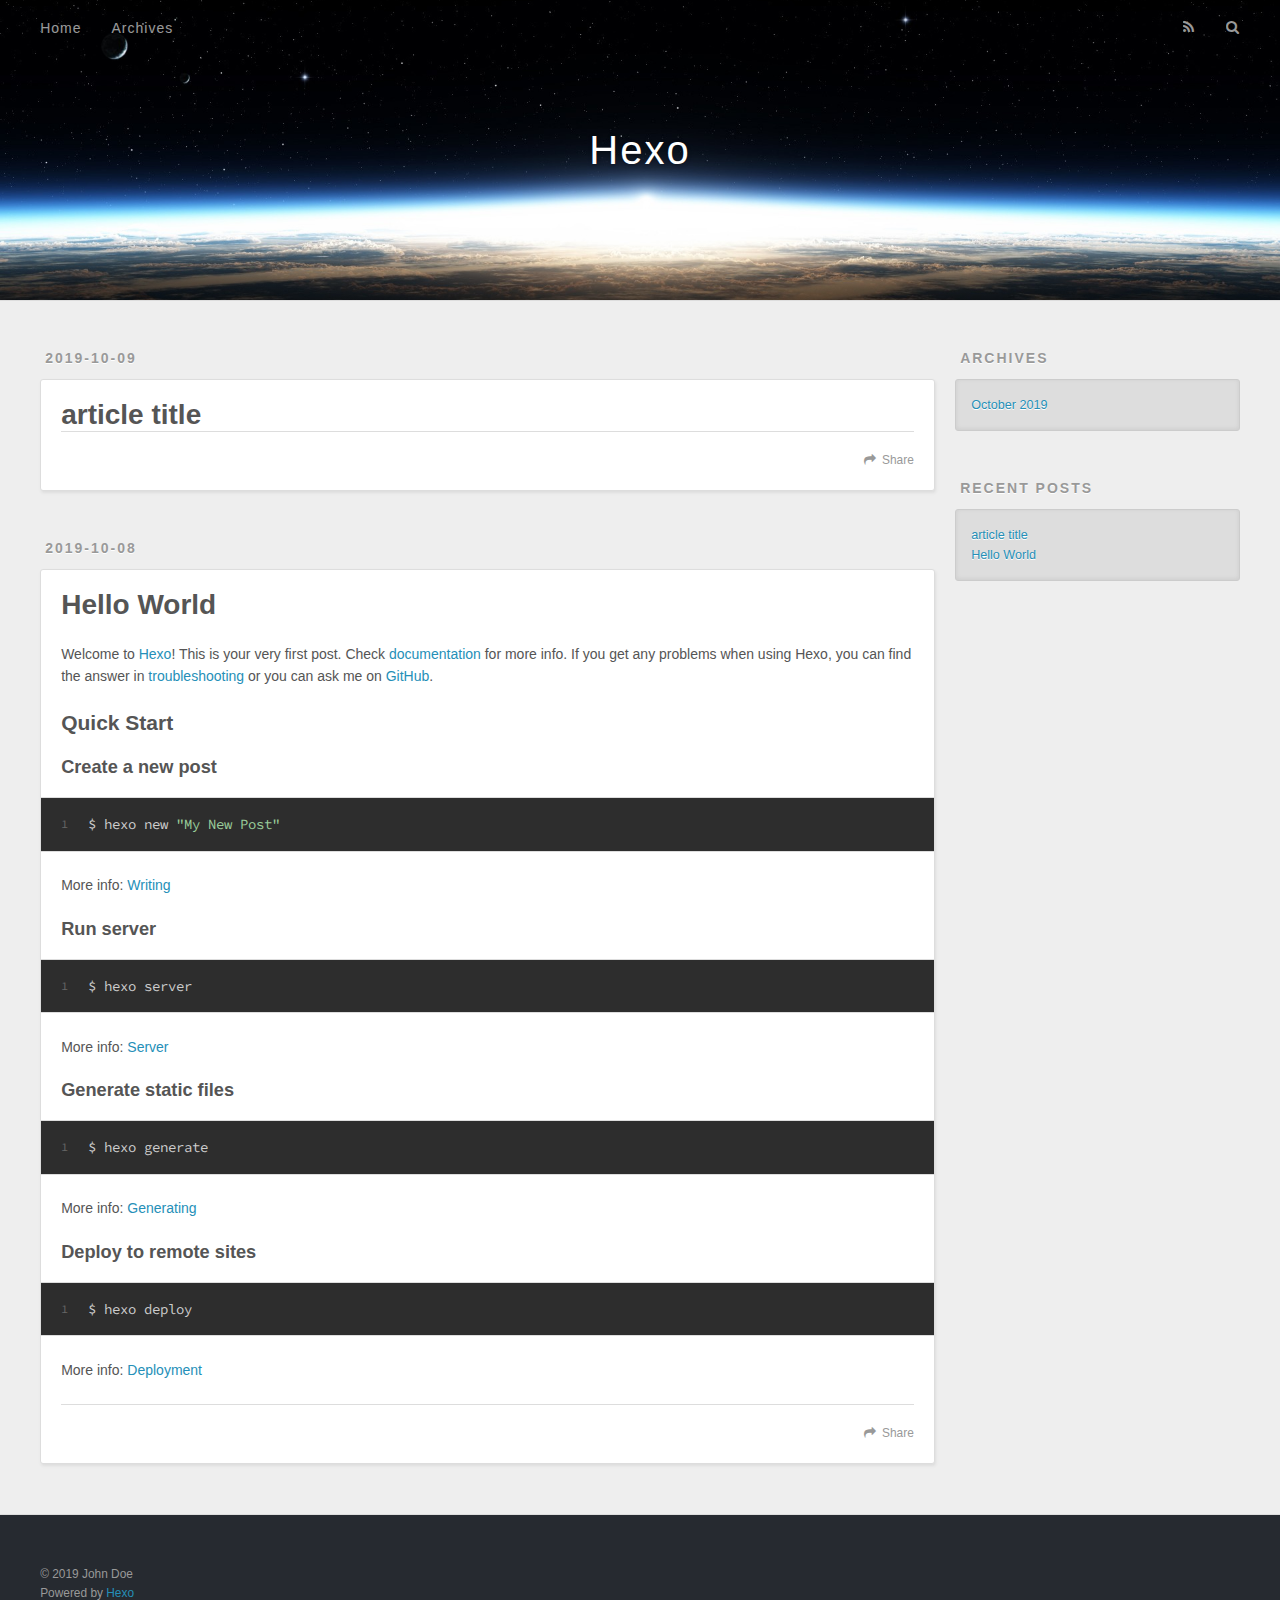
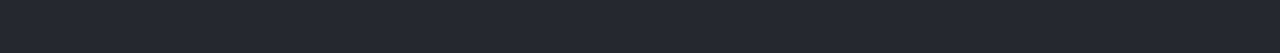
==== index.html @ 3cd1c4af "Site updated: 2019-10-09 12:43:32" ====
<!DOCTYPE html>
<html>
<head><meta name="generator" content="Hexo 3.9.0">
  <meta charset="utf-8">
  

  
  <title>Hexo</title>
  <meta name="viewport" content="width=device-width, initial-scale=1, maximum-scale=1">
  <meta property="og:type" content="website">
<meta property="og:title" content="Hexo">
<meta property="og:url" content="http://yoursite.com/index.html">
<meta property="og:site_name" content="Hexo">
<meta property="og:locale" content="en">
<meta name="twitter:card" content="summary">
<meta name="twitter:title" content="Hexo">
  
    <link rel="alternate" href="/atom.xml" title="Hexo" type="application/atom+xml">
  
  
    <link rel="icon" href="/favicon.png">
  
  
    <link href="//fonts.googleapis.com/css?family=Source+Code+Pro" rel="stylesheet" type="text/css">
  
  <link rel="stylesheet" href="/css/style.css">
</head>
</html>
<body>
  <div id="container">
    <div id="wrap">
      <header id="header">
  <div id="banner"></div>
  <div id="header-outer" class="outer">
    <div id="header-title" class="inner">
      <h1 id="logo-wrap">
        <a href="/" id="logo">Hexo</a>
      </h1>
      
    </div>
    <div id="header-inner" class="inner">
      <nav id="main-nav">
        <a id="main-nav-toggle" class="nav-icon"></a>
        
          <a class="main-nav-link" href="/">Home</a>
        
          <a class="main-nav-link" href="/archives">Archives</a>
        
      </nav>
      <nav id="sub-nav">
        
          <a id="nav-rss-link" class="nav-icon" href="/atom.xml" title="RSS Feed"></a>
        
        <a id="nav-search-btn" class="nav-icon" title="Search"></a>
      </nav>
      <div id="search-form-wrap">
        <form action="//google.com/search" method="get" accept-charset="UTF-8" class="search-form"><input type="search" name="q" class="search-form-input" placeholder="Search"><button type="submit" class="search-form-submit">&#xF002;</button><input type="hidden" name="sitesearch" value="http://yoursite.com"></form>
      </div>
    </div>
  </div>
</header>
      <div class="outer">
        <section id="main">
  
    <article id="post-article-title" class="article article-type-post" itemscope itemprop="blogPost">
  <div class="article-meta">
    <a href="/2019/10/09/article-title/" class="article-date">
  <time datetime="2019-10-09T04:42:35.000Z" itemprop="datePublished">2019-10-09</time>
</a>
    
  </div>
  <div class="article-inner">
    
    
      <header class="article-header">
        
  
    <h1 itemprop="name">
      <a class="article-title" href="/2019/10/09/article-title/">article title</a>
    </h1>
  

      </header>
    
    <div class="article-entry" itemprop="articleBody">
      
        
      
    </div>
    <footer class="article-footer">
      <a data-url="http://yoursite.com/2019/10/09/article-title/" data-id="ck1iseqyl0000gwu08hvv9q8k" class="article-share-link">Share</a>
      
      
    </footer>
  </div>
  
</article>


  
    <article id="post-hello-world" class="article article-type-post" itemscope itemprop="blogPost">
  <div class="article-meta">
    <a href="/2019/10/08/hello-world/" class="article-date">
  <time datetime="2019-10-08T08:21:45.026Z" itemprop="datePublished">2019-10-08</time>
</a>
    
  </div>
  <div class="article-inner">
    
    
      <header class="article-header">
        
  
    <h1 itemprop="name">
      <a class="article-title" href="/2019/10/08/hello-world/">Hello World</a>
    </h1>
  

      </header>
    
    <div class="article-entry" itemprop="articleBody">
      
        <p>Welcome to <a href="https://hexo.io/" target="_blank" rel="noopener">Hexo</a>! This is your very first post. Check <a href="https://hexo.io/docs/" target="_blank" rel="noopener">documentation</a> for more info. If you get any problems when using Hexo, you can find the answer in <a href="https://hexo.io/docs/troubleshooting.html" target="_blank" rel="noopener">troubleshooting</a> or you can ask me on <a href="https://github.com/hexojs/hexo/issues" target="_blank" rel="noopener">GitHub</a>.</p>
<h2 id="Quick-Start"><a href="#Quick-Start" class="headerlink" title="Quick Start"></a>Quick Start</h2><h3 id="Create-a-new-post"><a href="#Create-a-new-post" class="headerlink" title="Create a new post"></a>Create a new post</h3><figure class="highlight bash"><table><tr><td class="gutter"><pre><span class="line">1</span><br></pre></td><td class="code"><pre><span class="line">$ hexo new <span class="string">"My New Post"</span></span><br></pre></td></tr></table></figure>

<p>More info: <a href="https://hexo.io/docs/writing.html" target="_blank" rel="noopener">Writing</a></p>
<h3 id="Run-server"><a href="#Run-server" class="headerlink" title="Run server"></a>Run server</h3><figure class="highlight bash"><table><tr><td class="gutter"><pre><span class="line">1</span><br></pre></td><td class="code"><pre><span class="line">$ hexo server</span><br></pre></td></tr></table></figure>

<p>More info: <a href="https://hexo.io/docs/server.html" target="_blank" rel="noopener">Server</a></p>
<h3 id="Generate-static-files"><a href="#Generate-static-files" class="headerlink" title="Generate static files"></a>Generate static files</h3><figure class="highlight bash"><table><tr><td class="gutter"><pre><span class="line">1</span><br></pre></td><td class="code"><pre><span class="line">$ hexo generate</span><br></pre></td></tr></table></figure>

<p>More info: <a href="https://hexo.io/docs/generating.html" target="_blank" rel="noopener">Generating</a></p>
<h3 id="Deploy-to-remote-sites"><a href="#Deploy-to-remote-sites" class="headerlink" title="Deploy to remote sites"></a>Deploy to remote sites</h3><figure class="highlight bash"><table><tr><td class="gutter"><pre><span class="line">1</span><br></pre></td><td class="code"><pre><span class="line">$ hexo deploy</span><br></pre></td></tr></table></figure>

<p>More info: <a href="https://hexo.io/docs/deployment.html" target="_blank" rel="noopener">Deployment</a></p>

      
    </div>
    <footer class="article-footer">
      <a data-url="http://yoursite.com/2019/10/08/hello-world/" data-id="ck1iseqyy0001gwu0qmuq8buq" class="article-share-link">Share</a>
      
      
    </footer>
  </div>
  
</article>


  


</section>
        
          <aside id="sidebar">
  
    

  
    

  
    
  
    
  <div class="widget-wrap">
    <h3 class="widget-title">Archives</h3>
    <div class="widget">
      <ul class="archive-list"><li class="archive-list-item"><a class="archive-list-link" href="/archives/2019/10/">October 2019</a></li></ul>
    </div>
  </div>


  
    
  <div class="widget-wrap">
    <h3 class="widget-title">Recent Posts</h3>
    <div class="widget">
      <ul>
        
          <li>
            <a href="/2019/10/09/article-title/">article title</a>
          </li>
        
          <li>
            <a href="/2019/10/08/hello-world/">Hello World</a>
          </li>
        
      </ul>
    </div>
  </div>

  
</aside>
        
      </div>
      <footer id="footer">
  
  <div class="outer">
    <div id="footer-info" class="inner">
      &copy; 2019 John Doe<br>
      Powered by <a href="http://hexo.io/" target="_blank">Hexo</a>
    </div>
  </div>
</footer>
    </div>
    <nav id="mobile-nav">
  
    <a href="/" class="mobile-nav-link">Home</a>
  
    <a href="/archives" class="mobile-nav-link">Archives</a>
  
</nav>
    

<script src="//ajax.googleapis.com/ajax/libs/jquery/2.0.3/jquery.min.js"></script>


  <link rel="stylesheet" href="/fancybox/jquery.fancybox.css">
  <script src="/fancybox/jquery.fancybox.pack.js"></script>


<script src="/js/script.js"></script>



  </div>
</body>
</html>
---- css/style.css ----
body {
  width: 100%;
}
body:before,
body:after {
  content: "";
  display: table;
}
body:after {
  clear: both;
}
html,
body,
div,
span,
applet,
object,
iframe,
h1,
h2,
h3,
h4,
h5,
h6,
p,
blockquote,
pre,
a,
abbr,
acronym,
address,
big,
cite,
code,
del,
dfn,
em,
img,
ins,
kbd,
q,
s,
samp,
small,
strike,
strong,
sub,
sup,
tt,
var,
dl,
dt,
dd,
ol,
ul,
li,
fieldset,
form,
label,
legend,
table,
caption,
tbody,
tfoot,
thead,
tr,
th,
td {
  margin: 0;
  padding: 0;
  border: 0;
  outline: 0;
  font-weight: inherit;
  font-style: inherit;
  font-family: inherit;
  font-size: 100%;
  vertical-align: baseline;
}
body {
  line-height: 1;
  color: #000;
  background: #fff;
}
ol,
ul {
  list-style: none;
}
table {
  border-collapse: separate;
  border-spacing: 0;
  vertical-align: middle;
}
caption,
th,
td {
  text-align: left;
  font-weight: normal;
  vertical-align: middle;
}
a img {
  border: none;
}
input,
button {
  margin: 0;
  padding: 0;
}
input::-moz-focus-inner,
button::-moz-focus-inner {
  border: 0;
  padding: 0;
}
@font-face {
  font-family: FontAwesome;
  font-style: normal;
  font-weight: normal;
  src: url("fonts/fontawesome-webfont.eot?v=#4.0.3");
  src: url("fonts/fontawesome-webfont.eot?#iefix&v=#4.0.3") format("embedded-opentype"), url("fonts/fontawesome-webfont.woff?v=#4.0.3") format("woff"), url("fonts/fontawesome-webfont.ttf?v=#4.0.3") format("truetype"), url("fonts/fontawesome-webfont.svg#fontawesomeregular?v=#4.0.3") format("svg");
}
html,
body,
#container {
  height: 100%;
}
body {
  background: #eee;
  font: 14px -apple-system, BlinkMacSystemFont, "Segoe UI", "Roboto", "Oxygen", "Ubuntu", "Cantarell", "Fira Sans", "Droid Sans", "Helvetica Neue", sans-serif;
  -webkit-text-size-adjust: 100%;
}
.outer {
  max-width: 1220px;
  margin: 0 auto;
  padding: 0 20px;
}
.outer:before,
.outer:after {
  content: "";
  display: table;
}
.outer:after {
  clear: both;
}
.inner {
  display: inline;
  float: left;
  width: 98.33333333333333%;
  margin: 0 0.833333333333333%;
}
.left,
.alignleft {
  float: left;
}
.right,
.alignright {
  float: right;
}
.clear {
  clear: both;
}
#container {
  position: relative;
}
.mobile-nav-on {
  overflow: hidden;
}
#wrap {
  height: 100%;
  width: 100%;
  position: absolute;
  top: 0;
  left: 0;
  -webkit-transition: 0.2s ease-out;
  -moz-transition: 0.2s ease-out;
  -ms-transition: 0.2s ease-out;
  transition: 0.2s ease-out;
  z-index: 1;
  background: #eee;
}
.mobile-nav-on #wrap {
  left: 280px;
}
@media screen and (min-width: 768px) {
  #main {
    display: inline;
    float: left;
    width: 73.33333333333333%;
    margin: 0 0.833333333333333%;
  }
}
.article-date,
.article-category-link,
.archive-year,
.widget-title {
  text-decoration: none;
  text-transform: uppercase;
  letter-spacing: 2px;
  color: #999;
  margin-bottom: 1em;
  margin-left: 5px;
  line-height: 1em;
  text-shadow: 0 1px #fff;
  font-weight: bold;
}
.article-inner,
.archive-article-inner {
  background: #fff;
  -webkit-box-shadow: 1px 2px 3px #ddd;
  box-shadow: 1px 2px 3px #ddd;
  border: 1px solid #ddd;
  border-radius: 3px;
}
.article-entry h1,
.widget h1 {
  font-size: 2em;
}
.article-entry h2,
.widget h2 {
  font-size: 1.5em;
}
.article-entry h3,
.widget h3 {
  font-size: 1.3em;
}
.article-entry h4,
.widget h4 {
  font-size: 1.2em;
}
.article-entry h5,
.widget h5 {
  font-size: 1em;
}
.article-entry h6,
.widget h6 {
  font-size: 1em;
  color: #999;
}
.article-entry hr,
.widget hr {
  border: 1px dashed #ddd;
}
.article-entry strong,
.widget strong {
  font-weight: bold;
}
.article-entry em,
.widget em,
.article-entry cite,
.widget cite {
  font-style: italic;
}
.article-entry sup,
.widget sup,
.article-entry sub,
.widget sub {
  font-size: 0.75em;
  line-height: 0;
  position: relative;
  vertical-align: baseline;
}
.article-entry sup,
.widget sup {
  top: -0.5em;
}
.article-entry sub,
.widget sub {
  bottom: -0.2em;
}
.article-entry small,
.widget small {
  font-size: 0.85em;
}
.article-entry acronym,
.widget acronym,
.article-entry abbr,
.widget abbr {
  border-bottom: 1px dotted;
}
.article-entry ul,
.widget ul,
.article-entry ol,
.widget ol,
.article-entry dl,
.widget dl {
  margin: 0 20px;
  line-height: 1.6em;
}
.article-entry ul ul,
.widget ul ul,
.article-entry ol ul,
.widget ol ul,
.article-entry ul ol,
.widget ul ol,
.article-entry ol ol,
.widget ol ol {
  margin-top: 0;
  margin-bottom: 0;
}
.article-entry ul,
.widget ul {
  list-style: disc;
}
.article-entry ol,
.widget ol {
  list-style: decimal;
}
.article-entry dt,
.widget dt {
  font-weight: bold;
}
#header {
  height: 300px;
  position: relative;
  border-bottom: 1px solid #ddd;
}
#header:before,
#header:after {
  content: "";
  position: absolute;
  left: 0;
  right: 0;
  height: 40px;
}
#header:before {
  top: 0;
  background: -webkit-linear-gradient(rgba(0,0,0,0.2), transparent);
  background: -moz-linear-gradient(rgba(0,0,0,0.2), transparent);
  background: -ms-linear-gradient(rgba(0,0,0,0.2), transparent);
  background: linear-gradient(rgba(0,0,0,0.2), transparent);
}
#header:after {
  bottom: 0;
  background: -webkit-linear-gradient(transparent, rgba(0,0,0,0.2));
  background: -moz-linear-gradient(transparent, rgba(0,0,0,0.2));
  background: -ms-linear-gradient(transparent, rgba(0,0,0,0.2));
  background: linear-gradient(transparent, rgba(0,0,0,0.2));
}
#header-outer {
  height: 100%;
  position: relative;
}
#header-inner {
  position: relative;
  overflow: hidden;
}
#banner {
  position: absolute;
  top: 0;
  left: 0;
  width: 100%;
  height: 100%;
  background: url("images/banner.jpg") center #000;
  -webkit-background-size: cover;
  -moz-background-size: cover;
  background-size: cover;
  z-index: -1;
}
#header-title {
  text-align: center;
  height: 40px;
  position: absolute;
  top: 50%;
  left: 0;
  margin-top: -20px;
}
#logo,
#subtitle {
  text-decoration: none;
  color: #fff;
  font-weight: 300;
  text-shadow: 0 1px 4px rgba(0,0,0,0.3);
}
#logo {
  font-size: 40px;
  line-height: 40px;
  letter-spacing: 2px;
}
#subtitle {
  font-size: 16px;
  line-height: 16px;
  letter-spacing: 1px;
}
#subtitle-wrap {
  margin-top: 16px;
}
#main-nav {
  float: left;
  margin-left: -15px;
}
.nav-icon,
.main-nav-link {
  float: left;
  color: #fff;
  opacity: 0.6;
  text-decoration: none;
  text-shadow: 0 1px rgba(0,0,0,0.2);
  -webkit-transition: opacity 0.2s;
  -moz-transition: opacity 0.2s;
  -ms-transition: opacity 0.2s;
  transition: opacity 0.2s;
  display: block;
  padding: 20px 15px;
}
.nav-icon:hover,
.main-nav-link:hover {
  opacity: 1;
}
.nav-icon {
  font-family: FontAwesome;
  text-align: center;
  font-size: 14px;
  width: 14px;
  height: 14px;
  padding: 20px 15px;
  position: relative;
  cursor: pointer;
}
.main-nav-link {
  font-weight: 300;
  letter-spacing: 1px;
}
@media screen and (max-width: 479px) {
  .main-nav-link {
    display: none;
  }
}
#main-nav-toggle {
  display: none;
}
#main-nav-toggle:before {
  content: "\f0c9";
}
@media screen and (max-width: 479px) {
  #main-nav-toggle {
    display: block;
  }
}
#sub-nav {
  float: right;
  margin-right: -15px;
}
#nav-rss-link:before {
  content: "\f09e";
}
#nav-search-btn:before {
  content: "\f002";
}
#search-form-wrap {
  position: absolute;
  top: 15px;
  width: 150px;
  height: 30px;
  right: -150px;
  opacity: 0;
  -webkit-transition: 0.2s ease-out;
  -moz-transition: 0.2s ease-out;
  -ms-transition: 0.2s ease-out;
  transition: 0.2s ease-out;
}
#search-form-wrap.on {
  opacity: 1;
  right: 0;
}
@media screen and (max-width: 479px) {
  #search-form-wrap {
    width: 100%;
    right: -100%;
  }
}
.search-form {
  position: absolute;
  top: 0;
  left: 0;
  right: 0;
  background: #fff;
  padding: 5px 15px;
  border-radius: 15px;
  -webkit-box-shadow: 0 0 10px rgba(0,0,0,0.3);
  box-shadow: 0 0 10px rgba(0,0,0,0.3);
}
.search-form-input {
  border: none;
  background: none;
  color: #555;
  width: 100%;
  font: 13px -apple-system, BlinkMacSystemFont, "Segoe UI", "Roboto", "Oxygen", "Ubuntu", "Cantarell", "Fira Sans", "Droid Sans", "Helvetica Neue", sans-serif;
  outline: none;
}
.search-form-input::-webkit-search-results-decoration,
.search-form-input::-webkit-search-cancel-button {
  -webkit-appearance: none;
}
.search-form-submit {
  position: absolute;
  top: 50%;
  right: 10px;
  margin-top: -7px;
  font: 13px FontAwesome;
  border: none;
  background: none;
  color: #bbb;
  cursor: pointer;
}
.search-form-submit:hover,
.search-form-submit:focus {
  color: #777;
}
.article {
  margin: 50px 0;
}
.article-inner {
  overflow: hidden;
}
.article-meta:before,
.article-meta:after {
  content: "";
  display: table;
}
.article-meta:after {
  clear: both;
}
.article-date {
  float: left;
}
.article-category {
  float: left;
  line-height: 1em;
  color: #ccc;
  text-shadow: 0 1px #fff;
  margin-left: 8px;
}
.article-category:before {
  content: "\2022";
}
.article-category-link {
  margin: 0 12px 1em;
}
.article-header {
  padding: 20px 20px 0;
}
.article-title {
  text-decoration: none;
  font-size: 2em;
  font-weight: bold;
  color: #555;
  line-height: 1.1em;
  -webkit-transition: color 0.2s;
  -moz-transition: color 0.2s;
  -ms-transition: color 0.2s;
  transition: color 0.2s;
}
a.article-title:hover {
  color: #258fb8;
}
.article-entry {
  color: #555;
  padding: 0 20px;
}
.article-entry:before,
.article-entry:after {
  content: "";
  display: table;
}
.article-entry:after {
  clear: both;
}
.article-entry p,
.article-entry table {
  line-height: 1.6em;
  margin: 1.6em 0;
}
.article-entry h1,
.article-entry h2,
.article-entry h3,
.article-entry h4,
.article-entry h5,
.article-entry h6 {
  font-weight: bold;
}
.article-entry h1,
.article-entry h2,
.article-entry h3,
.article-entry h4,
.article-entry h5,
.article-entry h6 {
  line-height: 1.1em;
  margin: 1.1em 0;
}
.article-entry a {
  color: #258fb8;
  text-decoration: none;
}
.article-entry a:hover {
  text-decoration: underline;
}
.article-entry ul,
.article-entry ol,
.article-entry dl {
  margin-top: 1.6em;
  margin-bottom: 1.6em;
}
.article-entry img,
.article-entry video {
  max-width: 100%;
  height: auto;
  display: block;
  margin: auto;
}
.article-entry iframe {
  border: none;
}
.article-entry table {
  width: 100%;
  border-collapse: collapse;
  border-spacing: 0;
}
.article-entry th {
  font-weight: bold;
  border-bottom: 3px solid #ddd;
  padding-bottom: 0.5em;
}
.article-entry td {
  border-bottom: 1px solid #ddd;
  padding: 10px 0;
}
.article-entry blockquote {
  font-family: Georgia, "Times New Roman", serif;
  font-size: 1.4em;
  margin: 1.6em 20px;
  text-align: center;
}
.article-entry blockquote footer {
  font-size: 14px;
  margin: 1.6em 0;
  font-family: -apple-system, BlinkMacSystemFont, "Segoe UI", "Roboto", "Oxygen", "Ubuntu", "Cantarell", "Fira Sans", "Droid Sans", "Helvetica Neue", sans-serif;
}
.article-entry blockquote footer cite:before {
  content: "—";
  padding: 0 0.5em;
}
.article-entry .pullquote {
  text-align: left;
  width: 45%;
  margin: 0;
}
.article-entry .pullquote.left {
  margin-left: 0.5em;
  margin-right: 1em;
}
.article-entry .pullquote.right {
  margin-right: 0.5em;
  margin-left: 1em;
}
.article-entry .caption {
  color: #999;
  display: block;
  font-size: 0.9em;
  margin-top: 0.5em;
  position: relative;
  text-align: center;
}
.article-entry .video-container {
  position: relative;
  padding-top: 56.25%;
  height: 0;
  overflow: hidden;
}
.article-entry .video-container iframe,
.article-entry .video-container object,
.article-entry .video-container embed {
  position: absolute;
  top: 0;
  left: 0;
  width: 100%;
  height: 100%;
  margin-top: 0;
}
.article-more-link a {
  display: inline-block;
  line-height: 1em;
  padding: 6px 15px;
  border-radius: 15px;
  background: #eee;
  color: #999;
  text-shadow: 0 1px #fff;
  text-decoration: none;
}
.article-more-link a:hover {
  background: #258fb8;
  color: #fff;
  text-decoration: none;
  text-shadow: 0 1px #1e7293;
}
.article-footer {
  font-size: 0.85em;
  line-height: 1.6em;
  border-top: 1px solid #ddd;
  padding-top: 1.6em;
  margin: 0 20px 20px;
}
.article-footer:before,
.article-footer:after {
  content: "";
  display: table;
}
.article-footer:after {
  clear: both;
}
.article-footer a {
  color: #999;
  text-decoration: none;
}
.article-footer a:hover {
  color: #555;
}
.article-tag-list-item {
  float: left;
  margin-right: 10px;
}
.article-tag-list-link:before {
  content: "#";
}
.article-comment-link {
  float: right;
}
.article-comment-link:before {
  content: "\f075";
  font-family: FontAwesome;
  padding-right: 8px;
}
.article-share-link {
  cursor: pointer;
  float: right;
  margin-left: 20px;
}
.article-share-link:before {
  content: "\f064";
  font-family: FontAwesome;
  padding-right: 6px;
}
#article-nav {
  position: relative;
}
#article-nav:before,
#article-nav:after {
  content: "";
  display: table;
}
#article-nav:after {
  clear: both;
}
@media screen and (min-width: 768px) {
  #article-nav {
    margin: 50px 0;
  }
  #article-nav:before {
    width: 8px;
    height: 8px;
    position: absolute;
    top: 50%;
    left: 50%;
    margin-top: -4px;
    margin-left: -4px;
    content: "";
    border-radius: 50%;
    background: #ddd;
    -webkit-box-shadow: 0 1px 2px #fff;
    box-shadow: 0 1px 2px #fff;
  }
}
.article-nav-link-wrap {
  text-decoration: none;
  text-shadow: 0 1px #fff;
  color: #999;
  -webkit-box-sizing: border-box;
  -moz-box-sizing: border-box;
  box-sizing: border-box;
  margin-top: 50px;
  text-align: center;
  display: block;
}
.article-nav-link-wrap:hover {
  color: #555;
}
@media screen and (min-width: 768px) {
  .article-nav-link-wrap {
    width: 50%;
    margin-top: 0;
  }
}
@media screen and (min-width: 768px) {
  #article-nav-newer {
    float: left;
    text-align: right;
    padding-right: 20px;
  }
}
@media screen and (min-width: 768px) {
  #article-nav-older {
    float: right;
    text-align: left;
    padding-left: 20px;
  }
}
.article-nav-caption {
  text-transform: uppercase;
  letter-spacing: 2px;
  color: #ddd;
  line-height: 1em;
  font-weight: bold;
}
#article-nav-newer .article-nav-caption {
  margin-right: -2px;
}
.article-nav-title {
  font-size: 0.85em;
  line-height: 1.6em;
  margin-top: 0.5em;
}
.article-share-box {
  position: absolute;
  display: none;
  background: #fff;
  -webkit-box-shadow: 1px 2px 10px rgba(0,0,0,0.2);
  box-shadow: 1px 2px 10px rgba(0,0,0,0.2);
  border-radius: 3px;
  margin-left: -145px;
  overflow: hidden;
  z-index: 1;
}
.article-share-box.on {
  display: block;
}
.article-share-input {
  width: 100%;
  background: none;
  -webkit-box-sizing: border-box;
  -moz-box-sizing: border-box;
  box-sizing: border-box;
  font: 14px -apple-system, BlinkMacSystemFont, "Segoe UI", "Roboto", "Oxygen", "Ubuntu", "Cantarell", "Fira Sans", "Droid Sans", "Helvetica Neue", sans-serif;
  padding: 0 15px;
  color: #555;
  outline: none;
  border: 1px solid #ddd;
  border-radius: 3px 3px 0 0;
  height: 36px;
  line-height: 36px;
}
.article-share-links {
  background: #eee;
}
.article-share-links:before,
.article-share-links:after {
  content: "";
  display: table;
}
.article-share-links:after {
  clear: both;
}
.article-share-twitter,
.article-share-facebook,
.article-share-pinterest,
.article-share-google {
  width: 50px;
  height: 36px;
  display: block;
  float: left;
  position: relative;
  color: #999;
  text-shadow: 0 1px #fff;
}
.article-share-twitter:before,
.article-share-facebook:before,
.article-share-pinterest:before,
.article-share-google:before {
  font-size: 20px;
  font-family: FontAwesome;
  width: 20px;
  height: 20px;
  position: absolute;
  top: 50%;
  left: 50%;
  margin-top: -10px;
  margin-left: -10px;
  text-align: center;
}
.article-share-twitter:hover,
.article-share-facebook:hover,
.article-share-pinterest:hover,
.article-share-google:hover {
  color: #fff;
}
.article-share-twitter:before {
  content: "\f099";
}
.article-share-twitter:hover {
  background: #00aced;
  text-shadow: 0 1px #008abe;
}
.article-share-facebook:before {
  content: "\f09a";
}
.article-share-facebook:hover {
  background: #3b5998;
  text-shadow: 0 1px #2f477a;
}
.article-share-pinterest:before {
  content: "\f0d2";
}
.article-share-pinterest:hover {
  background: #cb2027;
  text-shadow: 0 1px #a21a1f;
}
.article-share-google:before {
  content: "\f0d5";
}
.article-share-google:hover {
  background: #dd4b39;
  text-shadow: 0 1px #be3221;
}
.article-gallery {
  background: #000;
  position: relative;
}
.article-gallery-photos {
  position: relative;
  overflow: hidden;
}
.article-gallery-img {
  display: none;
  max-width: 100%;
}
.article-gallery-img:first-child {
  display: block;
}
.article-gallery-img.loaded {
  position: absolute;
  display: block;
}
.article-gallery-img img {
  display: block;
  max-width: 100%;
  margin: 0 auto;
}
#comments {
  background: #fff;
  -webkit-box-shadow: 1px 2px 3px #ddd;
  box-shadow: 1px 2px 3px #ddd;
  padding: 20px;
  border: 1px solid #ddd;
  border-radius: 3px;
  margin: 50px 0;
}
#comments a {
  color: #258fb8;
}
.archives-wrap {
  margin: 50px 0;
}
.archives:before,
.archives:after {
  content: "";
  display: table;
}
.archives:after {
  clear: both;
}
.archive-year-wrap {
  margin-bottom: 1em;
}
.archives {
  -webkit-column-gap: 10px;
  -moz-column-gap: 10px;
  column-gap: 10px;
}
@media screen and (min-width: 480px) and (max-width: 767px) {
  .archives {
    -webkit-column-count: 2;
    -moz-column-count: 2;
    column-count: 2;
  }
}
@media screen and (min-width: 768px) {
  .archives {
    -webkit-column-count: 3;
    -moz-column-count: 3;
    column-count: 3;
  }
}
.archive-article {
  -webkit-column-break-inside: avoid;
  page-break-inside: avoid;
  overflow: hidden;
  break-inside: avoid-column;
}
.archive-article-inner {
  padding: 10px;
  margin-bottom: 15px;
}
.archive-article-title {
  text-decoration: none;
  font-weight: bold;
  color: #555;
  -webkit-transition: color 0.2s;
  -moz-transition: color 0.2s;
  -ms-transition: color 0.2s;
  transition: color 0.2s;
  line-height: 1.6em;
}
.archive-article-title:hover {
  color: #258fb8;
}
.archive-article-footer {
  margin-top: 1em;
}
.archive-article-date {
  color: #999;
  text-decoration: none;
  font-size: 0.85em;
  line-height: 1em;
  margin-bottom: 0.5em;
  display: block;
}
#page-nav {
  margin: 50px auto;
  background: #fff;
  -webkit-box-shadow: 1px 2px 3px #ddd;
  box-shadow: 1px 2px 3px #ddd;
  border: 1px solid #ddd;
  border-radius: 3px;
  text-align: center;
  color: #999;
  overflow: hidden;
}
#page-nav:before,
#page-nav:after {
  content: "";
  display: table;
}
#page-nav:after {
  clear: both;
}
#page-nav a,
#page-nav span {
  padding: 10px 20px;
  line-height: 1;
  height: 2ex;
}
#page-nav a {
  color: #999;
  text-decoration: none;
}
#page-nav a:hover {
  background: #999;
  color: #fff;
}
#page-nav .prev {
  float: left;
}
#page-nav .next {
  float: right;
}
#page-nav .page-number {
  display: inline-block;
}
@media screen and (max-width: 479px) {
  #page-nav .page-number {
    display: none;
  }
}
#page-nav .current {
  color: #555;
  font-weight: bold;
}
#page-nav .space {
  color: #ddd;
}
#footer {
  background: #262a30;
  padding: 50px 0;
  border-top: 1px solid #ddd;
  color: #999;
}
#footer a {
  color: #258fb8;
  text-decoration: none;
}
#footer a:hover {
  text-decoration: underline;
}
#footer-info {
  line-height: 1.6em;
  font-size: 0.85em;
}
.article-entry pre,
.article-entry .highlight {
  background: #2d2d2d;
  margin: 0 -20px;
  padding: 15px 20px;
  border-style: solid;
  border-color: #ddd;
  border-width: 1px 0;
  overflow: auto;
  color: #ccc;
  line-height: 22.400000000000002px;
}
.article-entry .highlight .gutter pre,
.article-entry .gist .gist-file .gist-data .line-numbers {
  color: #666;
  font-size: 0.85em;
}
.article-entry pre,
.article-entry code {
  font-family: "Source Code Pro", Consolas, Monaco, Menlo, Consolas, monospace;
}
.article-entry code {
  background: #eee;
  text-shadow: 0 1px #fff;
  padding: 0 0.3em;
}
.article-entry pre code {
  background: none;
  text-shadow: none;
  padding: 0;
}
.article-entry .highlight pre {
  border: none;
  margin: 0;
  padding: 0;
}
.article-entry .highlight table {
  margin: 0;
  width: auto;
}
.article-entry .highlight td {
  border: none;
  padding: 0;
}
.article-entry .highlight figcaption {
  font-size: 0.85em;
  color: #999;
  line-height: 1em;
  margin-bottom: 1em;
}
.article-entry .highlight figcaption:before,
.article-entry .highlight figcaption:after {
  content: "";
  display: table;
}
.article-entry .highlight figcaption:after {
  clear: both;
}
.article-entry .highlight figcaption a {
  float: right;
}
.article-entry .highlight .gutter pre {
  text-align: right;
  padding-right: 20px;
}
.article-entry .highlight .line {
  height: 22.400000000000002px;
}
.article-entry .highlight .line.marked {
  background: #515151;
}
.article-entry .gist {
  margin: 0 -20px;
  border-style: solid;
  border-color: #ddd;
  border-width: 1px 0;
  background: #2d2d2d;
  padding: 15px 20px 15px 0;
}
.article-entry .gist .gist-file {
  border: none;
  font-family: "Source Code Pro", Consolas, Monaco, Menlo, Consolas, monospace;
  margin: 0;
}
.article-entry .gist .gist-file .gist-data {
  background: none;
  border: none;
}
.article-entry .gist .gist-file .gist-data .line-numbers {
  background: none;
  border: none;
  padding: 0 20px 0 0;
}
.article-entry .gist .gist-file .gist-data .line-data {
  padding: 0 !important;
}
.article-entry .gist .gist-file .highlight {
  margin: 0;
  padding: 0;
  border: none;
}
.article-entry .gist .gist-file .gist-meta {
  background: #2d2d2d;
  color: #999;
  font: 0.85em -apple-system, BlinkMacSystemFont, "Segoe UI", "Roboto", "Oxygen", "Ubuntu", "Cantarell", "Fira Sans", "Droid Sans", "Helvetica Neue", sans-serif;
  text-shadow: 0 0;
  padding: 0;
  margin-top: 1em;
  margin-left: 20px;
}
.article-entry .gist .gist-file .gist-meta a {
  color: #258fb8;
  font-weight: normal;
}
.article-entry .gist .gist-file .gist-meta a:hover {
  text-decoration: underline;
}
pre .comment,
pre .title {
  color: #999;
}
pre .variable,
pre .attribute,
pre .tag,
pre .regexp,
pre .ruby .constant,
pre .xml .tag .title,
pre .xml .pi,
pre .xml .doctype,
pre .html .doctype,
pre .css .id,
pre .css .class,
pre .css .pseudo {
  color: #f2777a;
}
pre .number,
pre .preprocessor,
pre .built_in,
pre .literal,
pre .params,
pre .constant {
  color: #f99157;
}
pre .class,
pre .ruby .class .title,
pre .css .rules .attribute {
  color: #9c9;
}
pre .string,
pre .value,
pre .inheritance,
pre .header,
pre .ruby .symbol,
pre .xml .cdata {
  color: #9c9;
}
pre .css .hexcolor {
  color: #6cc;
}
pre .function,
pre .python .decorator,
pre .python .title,
pre .ruby .function .title,
pre .ruby .title .keyword,
pre .perl .sub,
pre .javascript .title,
pre .coffeescript .title {
  color: #69c;
}
pre .keyword,
pre .javascript .function {
  color: #c9c;
}
@media screen and (max-width: 479px) {
  #mobile-nav {
    position: absolute;
    top: 0;
    left: 0;
    width: 280px;
    height: 100%;
    background: #191919;
    border-right: 1px solid #fff;
  }
}
@media screen and (max-width: 479px) {
  .mobile-nav-link {
    display: block;
    color: #999;
    text-decoration: none;
    padding: 15px 20px;
    font-weight: bold;
  }
  .mobile-nav-link:hover {
    color: #fff;
  }
}
@media screen and (min-width: 768px) {
  #sidebar {
    display: inline;
    float: left;
    width: 23.333333333333332%;
    margin: 0 0.833333333333333%;
  }
}
.widget-wrap {
  margin: 50px 0;
}
.widget {
  color: #777;
  text-shadow: 0 1px #fff;
  background: #ddd;
  -webkit-box-shadow: 0 -1px 4px #ccc inset;
  box-shadow: 0 -1px 4px #ccc inset;
  border: 1px solid #ccc;
  padding: 15px;
  border-radius: 3px;
}
.widget a {
  color: #258fb8;
  text-decoration: none;
}
.widget a:hover {
  text-decoration: underline;
}
.widget ul ul,
.widget ol ul,
.widget dl ul,
.widget ul ol,
.widget ol ol,
.widget dl ol,
.widget ul dl,
.widget ol dl,
.widget dl dl {
  margin-left: 15px;
  list-style: disc;
}
.widget {
  line-height: 1.6em;
  word-wrap: break-word;
  font-size: 0.9em;
}
.widget ul,
.widget ol {
  list-style: none;
  margin: 0;
}
.widget ul ul,
.widget ol ul,
.widget ul ol,
.widget ol ol {
  margin: 0 20px;
}
.widget ul ul,
.widget ol ul {
  list-style: disc;
}
.widget ul ol,
.widget ol ol {
  list-style: decimal;
}
.category-list-count,
.tag-list-count,
.archive-list-count {
  padding-left: 5px;
  color: #999;
  font-size: 0.85em;
}
.category-list-count:before,
.tag-list-count:before,
.archive-list-count:before {
  content: "(";
}
.category-list-count:after,
.tag-list-count:after,
.archive-list-count:after {
  content: ")";
}
.tagcloud a {
  margin-right: 5px;
  display: inline-block;
}
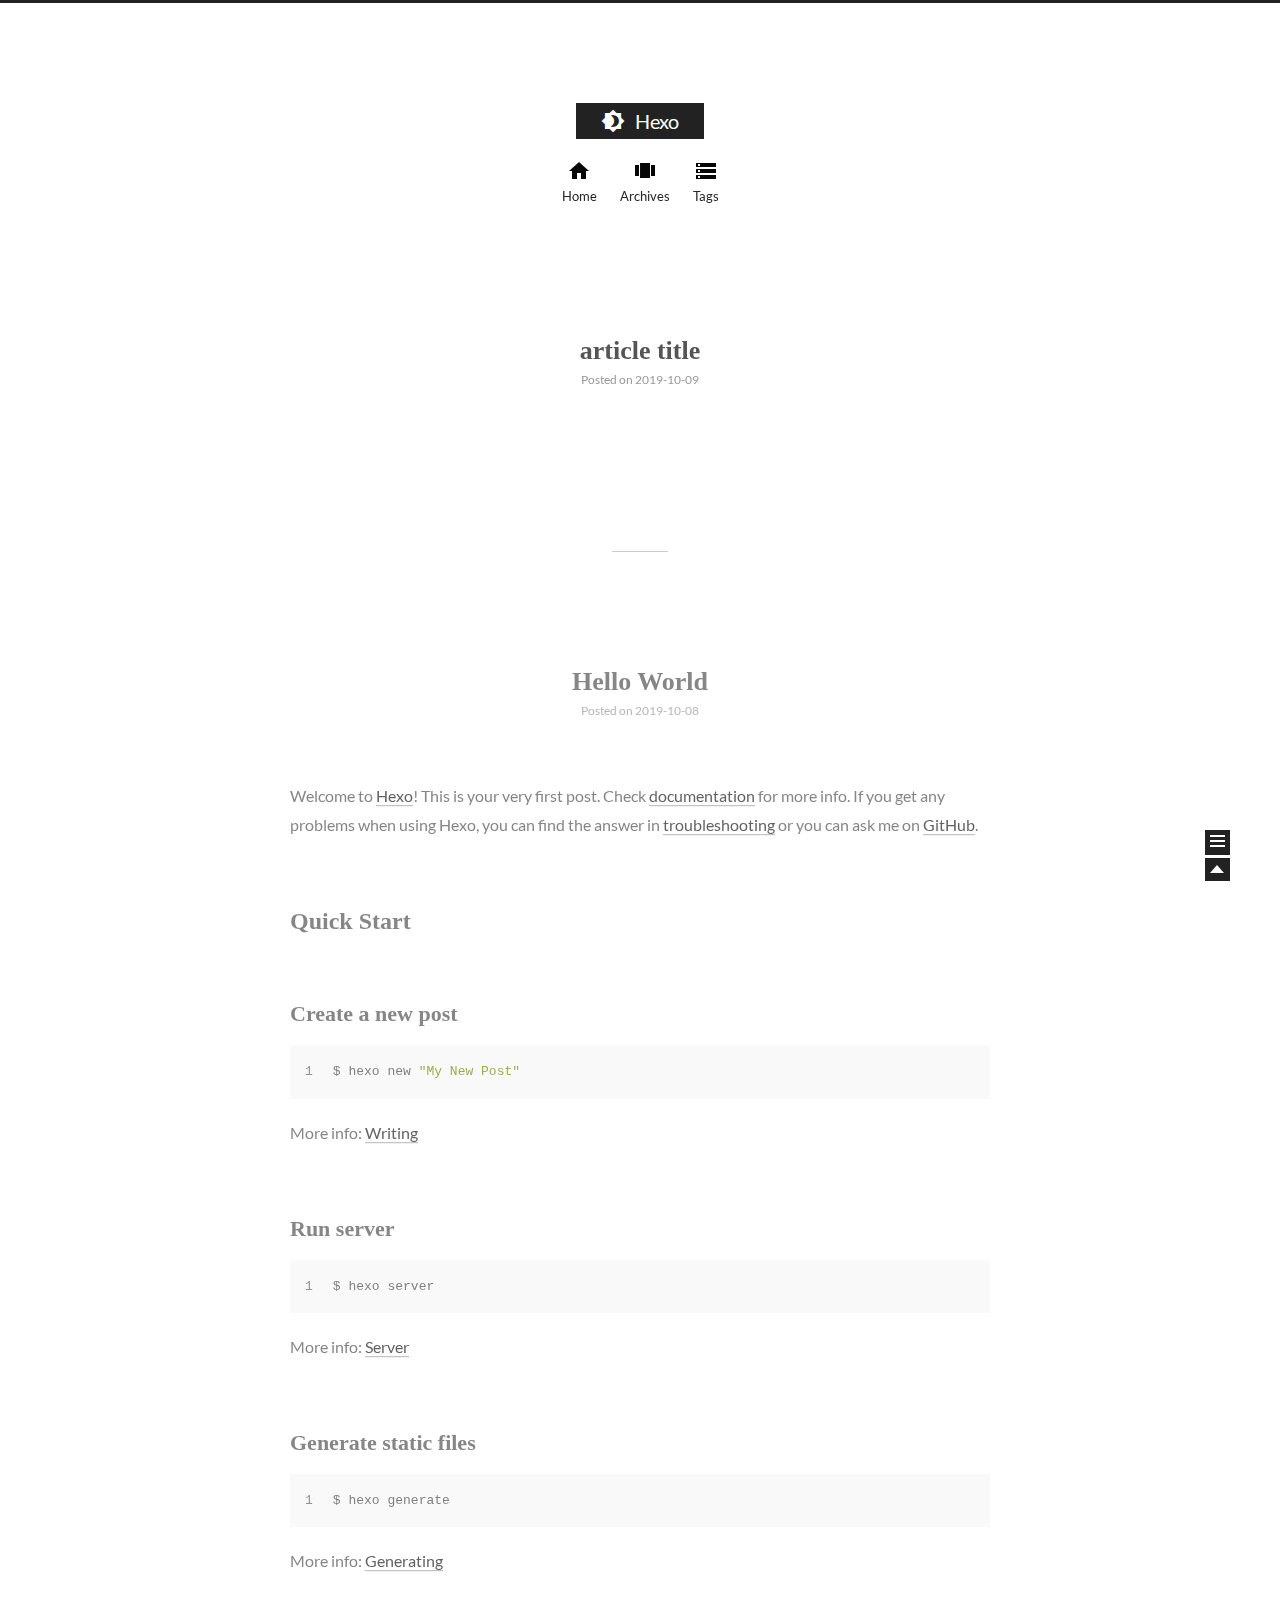
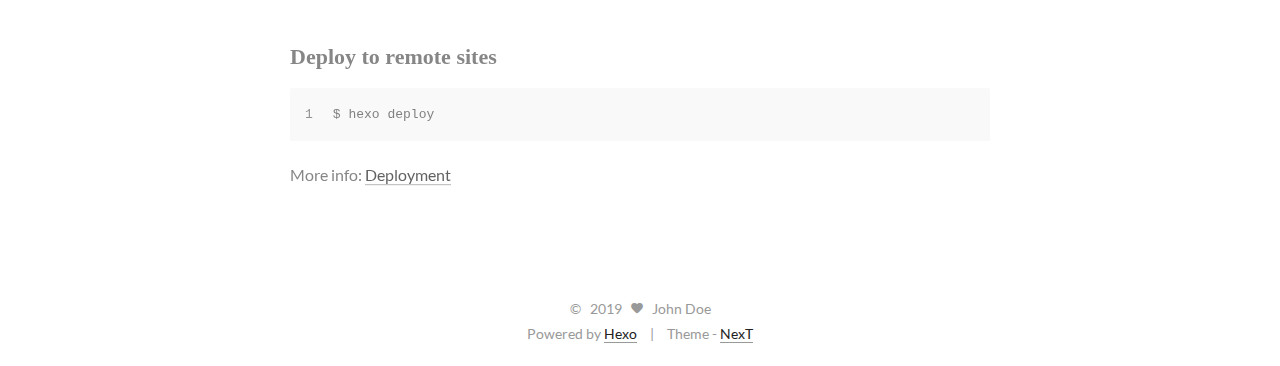
==== commit c6e6ab45: "Site updated: 2019-10-12 14:35:22" ====
--- a/index.html
+++ b/index.html
@@ -1,126 +1,211 @@
-<!DOCTYPE html>
-<html>
+<!doctype html>
+<html class="theme-next use-motion theme-next-Next">
 <head><meta name="generator" content="Hexo 3.9.0">
-  <meta charset="utf-8">
-  
-
-  
-  <title>Hexo</title>
-  <meta name="viewport" content="width=device-width, initial-scale=1, maximum-scale=1">
-  <meta property="og:type" content="website">
-<meta property="og:title" content="Hexo">
-<meta property="og:url" content="http://yoursite.com/index.html">
-<meta property="og:site_name" content="Hexo">
-<meta property="og:locale" content="en">
-<meta name="twitter:card" content="summary">
-<meta name="twitter:title" content="Hexo">
-  
-    <link rel="alternate" href="/atom.xml" title="Hexo" type="application/atom+xml">
-  
-  
-    <link rel="icon" href="/favicon.png">
-  
-  
-    <link href="//fonts.googleapis.com/css?family=Source+Code+Pro" rel="stylesheet" type="text/css">
-  
-  <link rel="stylesheet" href="/css/style.css">
+  
+
+<meta charset="UTF-8">
+<meta http-equiv="X-UA-Compatible" content="IE=edge">
+<meta name="viewport" content="width=device-width, initial-scale=1, maximum-scale=1">
+
+
+
+
+  <link rel="stylesheet" type="text/css" href="/vendors/fancybox/source/jquery.fancybox.css?v=2.1.5">
+
+
+<link rel="stylesheet" type="text/css" href="/css/main.css?v=0.4.0">
+
+
+
+
+
+    <meta name="keywords" content="Hexo,next">
+
+
+
+
+
+    <link rel="shorticon icon" type="image/x-icon" href="/favicon.ico?v=0.4.0">
+
+
+
+
+  <title> Hexo </title>
 </head>
-</html>
+
 <body>
-  <div id="container">
-    <div id="wrap">
-      <header id="header">
-  <div id="banner"></div>
-  <div id="header-outer" class="outer">
-    <div id="header-title" class="inner">
-      <h1 id="logo-wrap">
-        <a href="/" id="logo">Hexo</a>
-      </h1>
-      
+  <div class="container one-column 
+   page-home 
+">
+    <div class="headband"></div>
+
+    <div id="header" class="header">
+      <div class="header-inner">
+        <h1 class="site-meta">
+  <span class="logo-line-before"><i></i></span>
+  <a href="/" class="brand">
+      <span class="logo">
+        <i class="icon-logo"></i>
+      </span>
+      <span class="site-title">Hexo</span>
+  </a>
+  <span class="logo-line-after"><i></i></span>
+</h1>
+
+
+  <ul id="menu" class="menu">
+    
+      
+      <li class="menu-item menu-item-home">
+        <a href="/">
+          <i class="menu-item-icon icon-home"></i> <br>
+          Home
+        </a>
+      </li>
+    
+      
+      <li class="menu-item menu-item-archives">
+        <a href="/archives">
+          <i class="menu-item-icon icon-archives"></i> <br>
+          Archives
+        </a>
+      </li>
+    
+      
+      <li class="menu-item menu-item-tags">
+        <a href="/tags">
+          <i class="menu-item-icon icon-tags"></i> <br>
+          Tags
+        </a>
+      </li>
+    
+  </ul>
+
+
+      </div>
     </div>
-    <div id="header-inner" class="inner">
-      <nav id="main-nav">
-        <a id="main-nav-toggle" class="nav-icon"></a>
-        
-          <a class="main-nav-link" href="/">Home</a>
-        
-          <a class="main-nav-link" href="/archives">Archives</a>
-        
-      </nav>
-      <nav id="sub-nav">
-        
-          <a id="nav-rss-link" class="nav-icon" href="/atom.xml" title="RSS Feed"></a>
-        
-        <a id="nav-search-btn" class="nav-icon" title="Search"></a>
-      </nav>
-      <div id="search-form-wrap">
-        <form action="//google.com/search" method="get" accept-charset="UTF-8" class="search-form"><input type="search" name="q" class="search-form-input" placeholder="Search"><button type="submit" class="search-form-submit">&#xF002;</button><input type="hidden" name="sitesearch" value="http://yoursite.com"></form>
+
+    <div id="main" class="main">
+      <div class="main-inner">
+        <div id="content" class="content">
+          
+            
+          
+
+          <div id="posts" class="posts-expand">
+            
+  
+    
+
+  <div class="post post-type-normal ">
+    <div class="post-header">
+
+      
+      
+        <h1 class="post-title">
+          
+          
+            
+              <a class="post-title-link" href="/2019/10/09/article-title/">
+                article title
+              </a>
+            
+          
+        </h1>
+      
+
+      <div class="post-meta">
+        <span class="post-time">
+          
+            Posted on 2019-10-09
+          
+        </span>
+
+        
+          
+        
+
+        
+          
+        
       </div>
     </div>
+
+    
+      <div class="post-body">
+
+        
+        
+
+        
+          
+            
+          
+        
+      </div>
+    
+
+    
+      <div class="post-footer">
+        
+
+        
+
+        
+        
+          <div class="post-eof"></div>
+        
+      </div>
+    
   </div>
-</header>
-      <div class="outer">
-        <section id="main">
-  
-    <article id="post-article-title" class="article article-type-post" itemscope itemprop="blogPost">
-  <div class="article-meta">
-    <a href="/2019/10/09/article-title/" class="article-date">
-  <time datetime="2019-10-09T04:42:35.000Z" itemprop="datePublished">2019-10-09</time>
-</a>
-    
-  </div>
-  <div class="article-inner">
-    
-    
-      <header class="article-header">
-        
-  
-    <h1 itemprop="name">
-      <a class="article-title" href="/2019/10/09/article-title/">article title</a>
-    </h1>
-  
-
-      </header>
-    
-    <div class="article-entry" itemprop="articleBody">
-      
-        
-      
+
+
+  
+    
+
+  <div class="post post-type-normal ">
+    <div class="post-header">
+
+      
+      
+        <h1 class="post-title">
+          
+          
+            
+              <a class="post-title-link" href="/2019/10/08/hello-world/">
+                Hello World
+              </a>
+            
+          
+        </h1>
+      
+
+      <div class="post-meta">
+        <span class="post-time">
+          
+            Posted on 2019-10-08
+          
+        </span>
+
+        
+          
+        
+
+        
+          
+        
+      </div>
     </div>
-    <footer class="article-footer">
-      <a data-url="http://yoursite.com/2019/10/09/article-title/" data-id="ck1iseqyl0000gwu08hvv9q8k" class="article-share-link">Share</a>
-      
-      
-    </footer>
-  </div>
-  
-</article>
-
-
-  
-    <article id="post-hello-world" class="article article-type-post" itemscope itemprop="blogPost">
-  <div class="article-meta">
-    <a href="/2019/10/08/hello-world/" class="article-date">
-  <time datetime="2019-10-08T08:21:45.026Z" itemprop="datePublished">2019-10-08</time>
-</a>
-    
-  </div>
-  <div class="article-inner">
-    
-    
-      <header class="article-header">
-        
-  
-    <h1 itemprop="name">
-      <a class="article-title" href="/2019/10/08/hello-world/">Hello World</a>
-    </h1>
-  
-
-      </header>
-    
-    <div class="article-entry" itemprop="articleBody">
-      
-        <p>Welcome to <a href="https://hexo.io/" target="_blank" rel="noopener">Hexo</a>! This is your very first post. Check <a href="https://hexo.io/docs/" target="_blank" rel="noopener">documentation</a> for more info. If you get any problems when using Hexo, you can find the answer in <a href="https://hexo.io/docs/troubleshooting.html" target="_blank" rel="noopener">troubleshooting</a> or you can ask me on <a href="https://github.com/hexojs/hexo/issues" target="_blank" rel="noopener">GitHub</a>.</p>
+
+    
+      <div class="post-body">
+
+        
+        
+
+        
+          
+            <p>Welcome to <a href="https://hexo.io/" target="_blank" rel="noopener">Hexo</a>! This is your very first post. Check <a href="https://hexo.io/docs/" target="_blank" rel="noopener">documentation</a> for more info. If you get any problems when using Hexo, you can find the answer in <a href="https://hexo.io/docs/troubleshooting.html" target="_blank" rel="noopener">troubleshooting</a> or you can ask me on <a href="https://github.com/hexojs/hexo/issues" target="_blank" rel="noopener">GitHub</a>.</p>
 <h2 id="Quick-Start"><a href="#Quick-Start" class="headerlink" title="Quick Start"></a>Quick Start</h2><h3 id="Create-a-new-post"><a href="#Create-a-new-post" class="headerlink" title="Create a new post"></a>Create a new post</h3><figure class="highlight bash"><table><tr><td class="gutter"><pre><span class="line">1</span><br></pre></td><td class="code"><pre><span class="line">$ hexo new <span class="string">"My New Post"</span></span><br></pre></td></tr></table></figure>
 
 <p>More info: <a href="https://hexo.io/docs/writing.html" target="_blank" rel="noopener">Writing</a></p>
@@ -134,95 +219,301 @@
 
 <p>More info: <a href="https://hexo.io/docs/deployment.html" target="_blank" rel="noopener">Deployment</a></p>
 
-      
+          
+        
+      </div>
+    
+
+    
+      <div class="post-footer">
+        
+
+        
+
+        
+        
+          <div class="post-eof"></div>
+        
+      </div>
+    
+  </div>
+
+
+  
+
+          </div>
+
+          
+        </div>
+
+        
+<div class="sidebar-toggle">
+  <div class="sidebar-toggle-line-wrap">
+    <span class="sidebar-toggle-line sidebar-toggle-line-first"></span>
+    <span class="sidebar-toggle-line sidebar-toggle-line-middle"></span>
+    <span class="sidebar-toggle-line sidebar-toggle-line-last"></span>
+  </div>
+</div>
+
+<div id="sidebar" class="sidebar">
+  <div class="sidebar-inner">
+
+    
+
+    <div class="site-overview">
+      <div class="site-author motion-element">
+        <img class="site-author-image" src="/images/default_avatar.jpg" alt="John Doe">
+        <p class="site-author-name">John Doe</p>
+      </div>
+      <p class="site-description motion-element"></p>
+      <div class="site-state motion-element">
+        <div class="site-state-item site-state-posts">
+          <span class="site-state-item-count">2</span>
+          <span class="site-state-item-name">posts</span>
+        </div>
+        <div class="site-state-item site-state-tags">
+            <span class="site-state-item-count">0</span>
+            <span class="site-state-item-name">tags</span>
+        </div>
+        <div class="site-state-item site-state-pages">
+            <span class="site-state-item-count">0</span>
+            <span class="site-state-item-name">pages</span>
+        </div>
+      </div>
+
+      
+
+      <div class="links-of-author motion-element">
+        
+      </div>
+
+      
+      
+
     </div>
-    <footer class="article-footer">
-      <a data-url="http://yoursite.com/2019/10/08/hello-world/" data-id="ck1iseqyy0001gwu0qmuq8buq" class="article-share-link">Share</a>
-      
-      
-    </footer>
+
+    
+
   </div>
-  
-</article>
-
-
-  
-
-
-</section>
-        
-          <aside id="sidebar">
-  
-    
-
-  
-    
-
-  
-    
-  
-    
-  <div class="widget-wrap">
-    <h3 class="widget-title">Archives</h3>
-    <div class="widget">
-      <ul class="archive-list"><li class="archive-list-item"><a class="archive-list-link" href="/archives/2019/10/">October 2019</a></li></ul>
+</div>
+
+
+      </div>
     </div>
+
+    <div id="footer" class="footer">
+      <div class="footer-inner">
+        <div class="copyright">
+  
+  &copy; &nbsp; 
+  2019
+  <span class="with-love">
+    <i class="icon-heart"></i>
+  </span>
+  <span class="author">John Doe</span>
+</div>
+
+<div class="powered-by">
+  Powered by <a class="theme-link" href="http://hexo.io">Hexo</a>
+</div>
+
+<div class="theme-info">
+  Theme -
+  <a class="theme-link" href="https://github.com/iissnan/hexo-theme-next">
+    NexT
+  </a>
+</div>
+
+
+
+      </div>
+    </div>
+
+    <div class="back-to-top"></div>
   </div>
 
-
-  
-    
-  <div class="widget-wrap">
-    <h3 class="widget-title">Recent Posts</h3>
-    <div class="widget">
-      <ul>
-        
-          <li>
-            <a href="/2019/10/09/article-title/">article title</a>
-          </li>
-        
-          <li>
-            <a href="/2019/10/08/hello-world/">Hello World</a>
-          </li>
-        
-      </ul>
-    </div>
-  </div>
-
-  
-</aside>
-        
-      </div>
-      <footer id="footer">
-  
-  <div class="outer">
-    <div id="footer-info" class="inner">
-      &copy; 2019 John Doe<br>
-      Powered by <a href="http://hexo.io/" target="_blank">Hexo</a>
-    </div>
-  </div>
-</footer>
-    </div>
-    <nav id="mobile-nav">
-  
-    <a href="/" class="mobile-nav-link">Home</a>
-  
-    <a href="/archives" class="mobile-nav-link">Archives</a>
-  
-</nav>
-    
-
-<script src="//ajax.googleapis.com/ajax/libs/jquery/2.0.3/jquery.min.js"></script>
-
-
-  <link rel="stylesheet" href="/fancybox/jquery.fancybox.css">
-  <script src="/fancybox/jquery.fancybox.pack.js"></script>
-
-
-<script src="/js/script.js"></script>
-
-
-
-  </div>
+  <script type="text/javascript" src="/vendors/jquery/index.js?v=2.1.3"></script>
+
+  
+  
+
+  
+  <script type="text/javascript" src="/vendors/fancybox/source/jquery.fancybox.pack.js"></script>
+  <script type="text/javascript">
+    $(document).ready(function() {
+      $(".fancybox").fancybox();
+    });
+  </script>
+
+  <script type="text/javascript">
+  function hasMobileUA () {
+    var nav = window.navigator;
+    var ua = nav.userAgent;
+    var pa = /iPad|iPhone|Android|Opera Mini|BlackBerry|webOS|UCWEB|Blazer|PSP|IEMobile|Symbian/g;
+
+    return pa.test(ua);
+  }
+
+  function isDesktop () {
+    return screen.width > 991 && !hasMobileUA();
+  }
+
+  function isTablet () {
+    return screen.width < 992 && screen.width > 767 && hasMobileUA();
+  }
+
+  function isMobile () {
+    return screen.width < 767 && hasMobileUA();
+  }
+
+  function escapeSelector (selector) {
+    return selector.replace(/[!"$%&'()*+,.\/:;<=>?@[\\\]^`{|}~]/g, "\\$&")
+  }
+</script>
+
+  
+
+  <script type="text/javascript" src="/vendors/velocity/velocity.min.js"></script>
+  <script type="text/javascript" src="/vendors/velocity/velocity.ui.min.js"></script>
+
+  <script type="text/javascript" id="motion.global">
+  $(document).ready(function () {
+    var body = $('body');
+    var isSidebarVisible = false;
+    var sidebarToggle = $('.sidebar-toggle');
+    var sidebarToggleLine1st = $('.sidebar-toggle-line-first')
+    var sidebarToggleLine2nd = $('.sidebar-toggle-line-middle');
+    var sidebarToggleLine3rd = $('.sidebar-toggle-line-last');
+    var sidebar = $('.sidebar');
+
+    var SIDEBAR_WIDTH = '320px';
+    var SIDEBAR_DISPLAY_DURATION = 300;
+
+    var sidebarToogleLineStatusInit = {width: '100%', opacity: 1, left: 0, rotateZ: 0, top: 0};
+
+    var sidebarToggleLine1stStatusInit = sidebarToogleLineStatusInit;
+    var sidebarToggleLine1stStatusArrow = {width: '50%', rotateZ: '-45deg', top: '2px'};
+    var sidebarToogleLine1stStatusClose = {width: '100%', rotateZ: '-45deg', top: '5px'};
+
+    var sidebarToggleLine2ndStatusInit = sidebarToogleLineStatusInit;
+    var sidebarToggleLine2ndStatusArrow = {width: '90%'};
+    var sidebarToogleLine2ndStatusClose = {opacity: 0};
+
+    var sidebarToggleLine3rdStatusInit = sidebarToogleLineStatusInit;
+    var sidebarToggleLine3rdStatusArrow = {width: '50%', rotateZ: '45deg', top: '-2px'};
+    var sidebarToogleLine3rdStatusClose = {width: '100%', rotateZ: '45deg', top: '-5px'};
+
+    LogoAndMenuMotion();
+    sidebatToggleMotion();
+    postsListMotion();
+    backToTopMotion();
+
+
+    $(document)
+      .on('sidebar.isShowing', function () {
+        isDesktop() && body.velocity(
+          {paddingRight: SIDEBAR_WIDTH},
+          SIDEBAR_DISPLAY_DURATION
+        );
+        sidebarContentMotion();
+      })
+      .on('sidebar.isHiding', function () {});
+
+    function LogoAndMenuMotion() {
+      $.Velocity.RunSequence([
+        { e: $('.brand'), p: { opacity: 1 }, o: { duration: 100 } },
+        { e: $('.logo'), p: { opacity: 1, top: 0 }, o: { duration: 50} },
+        
+        { e: $('.site-title'), p: { opacity: 1, top: 0 }, o: { duration: 200 } }
+      ]);
+      $('.menu-item').velocity('transition.slideDownIn', {display: null});
+    }
+
+
+    function backToTopMotion () {
+      var b2top = $('.back-to-top');
+      b2top.on('click', function () {
+        body.velocity('scroll');
+      });
+    }
+
+    function sidebarShowMotion () {
+
+      sidebarToggleLine1st.velocity(sidebarToogleLine1stStatusClose);
+      sidebarToggleLine2nd.velocity(sidebarToogleLine2ndStatusClose);
+      sidebarToggleLine3rd.velocity(sidebarToogleLine3rdStatusClose);
+
+      sidebar.velocity({width: SIDEBAR_WIDTH}, {
+        display: 'block',
+        duration: SIDEBAR_DISPLAY_DURATION,
+        complete: function () {
+          sidebar.addClass('sidebar-active');
+          sidebar.trigger('sidebar.didShow');
+        }
+      });
+      sidebar.trigger('sidebar.isShowing');
+    }
+
+    function sidebarHideMotion () {
+      isDesktop() && body.velocity({paddingRight: 0});
+      sidebar.velocity('reverse');
+
+      sidebarToggleLine1st.velocity(sidebarToggleLine1stStatusInit);
+      sidebarToggleLine2nd.velocity(sidebarToggleLine2ndStatusInit);
+      sidebarToggleLine3rd.velocity(sidebarToggleLine3rdStatusInit);
+
+      sidebar.removeClass('sidebar-active');
+      sidebar.trigger('sidebar.isHiding');
+    };
+
+    function sidebarContentMotion () {
+      $('.sidebar .motion-element').velocity(
+        'transition.slideRightIn',
+        {stagger: 50, drag: true}
+      );
+    }
+
+    function postsListMotion () {
+      var postMotionOptions = window.postMotionOptions || {stagger: 300, drag: true};
+      $('.post').velocity('transition.slideDownIn', postMotionOptions);
+    }
+
+    function sidebatToggleMotion () {
+      sidebarToggle.on('click', function () {
+        isSidebarVisible ? sidebarHideMotion() : sidebarShowMotion();
+        isSidebarVisible = !isSidebarVisible;
+      });
+
+      sidebarToggle.hover(function () {
+        if (isSidebarVisible) {return}
+        sidebarToggleLine1st.velocity('stop').velocity(sidebarToggleLine1stStatusArrow);
+        sidebarToggleLine2nd.velocity('stop').velocity(sidebarToggleLine2ndStatusArrow);
+        sidebarToggleLine3rd.velocity('stop').velocity(sidebarToggleLine3rdStatusArrow);
+      }, function () {
+        if (isSidebarVisible) {return}
+        sidebarToggleLine1st.velocity('stop').velocity(sidebarToggleLine1stStatusInit);
+        sidebarToggleLine2nd.velocity('stop').velocity(sidebarToggleLine2ndStatusInit);
+        sidebarToggleLine3rd.velocity('stop').velocity(sidebarToggleLine3rdStatusInit);
+      });
+    }
+  });
+
+</script>
+
+
+
+
+
+  
+
+  
+
+  
+  
+
+  
+
+
+  
 </body>
-</html>+</html>
--- a/css/main.css
+++ b/css/main.css
@@ -0,0 +1,1895 @@
+/* normalize.css v3.0.2 | MIT License | git.io/normalize */
+html {
+  font-family: sans-serif; /* 1 */
+  -ms-text-size-adjust: 100%; /* 2 */
+  -webkit-text-size-adjust: 100%; /* 2 */
+}
+body {
+  margin: 0;
+}
+article,
+aside,
+details,
+figcaption,
+figure,
+footer,
+header,
+hgroup,
+main,
+menu,
+nav,
+section,
+summary {
+  display: block;
+}
+audio,
+canvas,
+progress,
+video {
+  display: inline-block; /* 1 */
+  vertical-align: baseline; /* 2 */
+}
+audio:not([controls]) {
+  display: none;
+  height: 0;
+}
+[hidden],
+template {
+  display: none;
+}
+a {
+  background-color: transparent;
+}
+a:active,
+a:hover {
+  outline: 0;
+}
+abbr[title] {
+  border-bottom: 1px dotted;
+}
+b,
+strong {
+  font-weight: bold;
+}
+dfn {
+  font-style: italic;
+}
+h1 {
+  font-size: 2em;
+  margin: 0.67em 0;
+}
+mark {
+  background: #ff0;
+  color: #000;
+}
+small {
+  font-size: 80%;
+}
+sub,
+sup {
+  font-size: 75%;
+  line-height: 0;
+  position: relative;
+  vertical-align: baseline;
+}
+sup {
+  top: -0.5em;
+}
+sub {
+  bottom: -0.25em;
+}
+img {
+  border: 0;
+}
+svg:not(:root) {
+  overflow: hidden;
+}
+figure {
+  margin: 1em 40px;
+}
+hr {
+  -moz-box-sizing: content-box;
+  box-sizing: content-box;
+  height: 0;
+}
+pre {
+  overflow: auto;
+}
+code,
+kbd,
+pre,
+samp {
+  font-family: monospace, monospace;
+  font-size: 1em;
+}
+button,
+input,
+optgroup,
+select,
+textarea {
+  color: inherit; /* 1 */
+  font: inherit; /* 2 */
+  margin: 0; /* 3 */
+}
+button {
+  overflow: visible;
+}
+button,
+select {
+  text-transform: none;
+}
+button,
+html input[type="button"],
+input[type="reset"],
+input[type="submit"] {
+  -webkit-appearance: button; /* 2 */
+  cursor: pointer; /* 3 */
+}
+button[disabled],
+html input[disabled] {
+  cursor: default;
+}
+button::-moz-focus-inner,
+input::-moz-focus-inner {
+  border: 0;
+  padding: 0;
+}
+input {
+  line-height: normal;
+}
+input[type="checkbox"],
+input[type="radio"] {
+  box-sizing: border-box; /* 1 */
+  padding: 0; /* 2 */
+}
+input[type="number"]::-webkit-inner-spin-button,
+input[type="number"]::-webkit-outer-spin-button {
+  height: auto;
+}
+input[type="search"] {
+  -webkit-appearance: textfield; /* 1 */
+  -moz-box-sizing: content-box;
+  -webkit-box-sizing: content-box; /* 2 */
+  box-sizing: content-box;
+}
+input[type="search"]::-webkit-search-cancel-button,
+input[type="search"]::-webkit-search-decoration {
+  -webkit-appearance: none;
+}
+fieldset {
+  border: 1px solid #c0c0c0;
+  margin: 0 2px;
+  padding: 0.35em 0.625em 0.75em;
+}
+legend {
+  border: 0; /* 1 */
+  padding: 0; /* 2 */
+}
+textarea {
+  overflow: auto;
+}
+optgroup {
+  font-weight: bold;
+}
+table {
+  border-collapse: collapse;
+  border-spacing: 0;
+}
+td,
+th {
+  padding: 0;
+}
+::selection {
+  background: #262a30;
+  color: #fff;
+}
+body {
+  position: relative;
+  font-family: Lato, "Microsoft Jhenghei", "Hiragino Sans GB", "Microsoft YaHei", sans-serif;
+  font-size: 16px;
+  line-height: 1.8;
+  color: #555;
+  background: #fff;
+}
+@media (min-width: 768px) and (max-width: 991px) {
+  body {
+    padding-right: 0 !important;
+  }
+}
+@media (max-width: 767px) {
+  body {
+    padding-right: 0 !important;
+  }
+}
+h1,
+h2,
+h3,
+h4,
+h5,
+h6 {
+  margin: 0;
+  padding: 0;
+  font-weight: bold;
+  line-height: 1;
+  font-family: Cambria, Georgia, "Microsoft Jhenghei", "Hiragino Sans GB", "Microsoft YaHei", "Times New Roman", serif;
+}
+h1 {
+  font-size: 26px;
+}
+@media (max-width: 767px) {
+  h1 {
+    font-size: 22px;
+  }
+}
+h2 {
+  font-size: 24px;
+}
+@media (max-width: 767px) {
+  h2 {
+    font-size: 20px;
+  }
+}
+h3 {
+  font-size: 22px;
+}
+@media (max-width: 767px) {
+  h3 {
+    font-size: 18px;
+  }
+}
+h4 {
+  font-size: 20px;
+}
+@media (max-width: 767px) {
+  h4 {
+    font-size: 16px;
+  }
+}
+h5 {
+  font-size: 18px;
+}
+@media (max-width: 767px) {
+  h5 {
+    font-size: 14px;
+  }
+}
+h6 {
+  font-size: 16px;
+}
+@media (max-width: 767px) {
+  h6 {
+    font-size: 12px;
+  }
+}
+p {
+  margin: 20px 0;
+}
+a {
+  color: #222;
+  text-decoration: none;
+  border-bottom: 1px solid #999;
+}
+a:hover {
+  border-bottom-color: #222;
+}
+ul {
+  list-style: none;
+}
+blockquote {
+  margin: 0;
+  padding: 0;
+}
+img {
+  display: block;
+  margin: auto 0;
+  max-width: 100%;
+  height: auto;
+}
+h2,
+h3,
+h4,
+h5,
+h6 {
+  margin: 60px 0 15px;
+}
+ul {
+  list-style: square;
+}
+hr {
+  margin: 40px 0;
+  height: 3px;
+  border: none;
+  background-color: #ddd;
+  background-image: repeating-linear-gradient(-45deg, #fff, #fff 4px, transparent 4px, transparent 8px);
+}
+blockquote {
+  padding: 0 15px;
+  color: #666;
+  border-left: 4px solid #ddd;
+}
+blockquote cite::before {
+  content: "-";
+  padding: 0 5px;
+}
+dt {
+  font-weight: 700;
+}
+dd {
+  margin: 0;
+  padding: 0;
+}
+.pullquote {
+  width: 45%;
+}
+.pullquote.left {
+  float: left;
+  margin-left: 5px;
+  margin-right: 10px;
+}
+.pullquote.right {
+  float: right;
+  margin-left: 10px;
+  margin-right: 5px;
+}
+.highlight table,
+.gist table {
+  width: auto;
+}
+.highlight table td,
+.gist table td {
+  border: none;
+}
+.highlight a,
+.gist a {
+  color: #222 !important;
+  text-decoration: none !important;
+}
+.video-container {
+  position: relative;
+  padding-top: 60%;
+  height: 0;
+  overflow: hidden;
+}
+.video-container iframe,
+.video-container object,
+.video-container embed {
+  position: absolute;
+  top: 0;
+  left: 0;
+  width: 100%;
+  height: 100%;
+}
+table {
+  width: 100%;
+  border-collapse: collapse;
+  border-spacing: 0;
+}
+caption,
+th,
+td {
+  text-align: left;
+  vertical-align: middle;
+  font-weight: normal;
+}
+th {
+  font-weight: 700;
+  border-bottom: 3px solid #ddd;
+  padding-bottom: 10px;
+}
+td {
+  border-bottom: 1px solid #ddd;
+  padding: 10px 0;
+}
+.text-left {
+  text-align: left;
+}
+.text-center {
+  text-align: center;
+}
+.text-right {
+  text-align: right;
+}
+.text-justify {
+  text-align: justify;
+}
+.text-nowrap {
+  white-space: nowrap;
+}
+.text-lowercase {
+  text-transform: lowercase;
+}
+.text-uppercase {
+  text-transform: uppercase;
+}
+.text-capitalize {
+  text-transform: capitalize;
+}
+.center-block {
+  display: block;
+  margin-left: auto;
+  margin-right: auto;
+}
+.clearfix:before,
+.clearfix:after {
+  content: " ";
+  display: table;
+}
+.clearfix:after {
+  clear: both;
+}
+.full-image.full-image.full-image {
+  border: none;
+}
+@media (min-width: 992px) {
+  .full-image.full-image.full-image {
+    max-width: none;
+    width: 126%;
+    margin: 0 -13%;
+  }
+}
+.blockquote-center,
+.page-home .post-type-quote blockquote,
+.page-post-detail .post-type-quote blockquote {
+  position: relative;
+  margin: 40px 0;
+  padding: 0;
+  border-left: none;
+  text-align: center;
+}
+.blockquote-center::before,
+.page-home .post-type-quote blockquote::before,
+.page-post-detail .post-type-quote blockquote::before,
+.blockquote-center::after,
+.page-home .post-type-quote blockquote::after,
+.page-post-detail .post-type-quote blockquote::after {
+  position: absolute;
+  content: ' ';
+  display: block;
+  width: 100%;
+  height: 24px;
+  opacity: 0.2;
+  background: url("[data-uri]") no-repeat;
+  background-position: 0 -7px;
+  background-size: 24px 24px;
+}
+.blockquote-center::before,
+.page-home .post-type-quote blockquote::before,
+.page-post-detail .post-type-quote blockquote::before {
+  top: -20px;
+  border-top: 1px solid #ccc;
+}
+.blockquote-center::after,
+.page-home .post-type-quote blockquote::after,
+.page-post-detail .post-type-quote blockquote::after {
+  bottom: -20px;
+  border-bottom: 1px solid #ccc;
+  background-position: 100% 7px;
+}
+.blockquote-center p,
+.page-home .post-type-quote blockquote p,
+.page-post-detail .post-type-quote blockquote p,
+.blockquote-center div,
+.page-home .post-type-quote blockquote div,
+.page-post-detail .post-type-quote blockquote div {
+  text-align: center;
+}
+.use-motion .motion-element {
+  opacity: 0;
+}
+@font-face {
+  font-family: 'Lato';
+  src: url("../fonts/lato/lato-reg-webfont-g.eot");
+  font-weight: normal;
+  font-style: normal;
+}
+@font-face {
+  font-family: 'Lato';
+  src: url("../fonts/lato/lato-reg-webfont-g.woff") format('woff');
+  font-weight: normal;
+  font-style: normal;
+}
+@font-face {
+  font-family: 'Lato';
+  src: url("../fonts/lato/lato-bol-webfont-g.eot");
+  font-weight: bold;
+  font-style: normal;
+}
+@font-face {
+  font-family: 'Lato';
+  src: url("../fonts/lato/lato-bol-webfont-g.woff") format('woff');
+  font-weight: bold;
+  font-style: normal;
+}
+@font-face {
+  font-family: 'Lato';
+  src: url("../fonts/lato/lato-regita-webfont-g.eot");
+  font-weight: normal;
+  font-style: italic;
+}
+@font-face {
+  font-family: 'Lato';
+  src: url("../fonts/lato/lato-regita-webfont-g.woff") format('woff');
+  font-weight: normal;
+  font-style: italic;
+}
+@font-face {
+  font-family: 'default';
+  src: url("../fonts/icon-default/icomoon.eot?-9394c0");
+  src: url("../fonts/icon-default/icomoon.eot?#iefix-9394c0") format('embedded-opentype'), url("../fonts/icon-default/icomoon.woff?-9394c0") format('woff'), url("../fonts/icon-default/icomoon.ttf?-9394c0") format('truetype'), url("../fonts/icon-default/icomoon.svg?-9394c0#default") format('svg');
+  font-weight: normal;
+  font-style: normal;
+}
+[class^="icon-"],
+[class*=" icon-"] {
+  font-family: 'default';
+  speak: none;
+  font-style: normal;
+  font-weight: normal;
+  font-variant: normal;
+  text-transform: none;
+  line-height: 1;
+/* Better Font Rendering =========== */
+  -webkit-font-smoothing: antialiased;
+  -moz-osx-font-smoothing: grayscale;
+}
+.icon-logo {
+  font-size: 24px;
+  color: #fff;
+}
+.icon-home,
+.icon-categories,
+.icon-archives,
+.icon-tags,
+.icon-about,
+.icon-feed {
+  font-size: 24px;
+  color: #000;
+}
+.icon-external-link {
+  font-size: 14px;
+}
+.icon-heart {
+  font-size: 14px;
+}
+.icon-logo:before {
+  content: "\e61c";
+}
+.icon-home:before {
+  content: "\e605";
+}
+.icon-categories:before {
+  content: "\e625";
+}
+.icon-archives:before {
+  content: "\e60b";
+}
+.icon-tags:before {
+  content: "\e610";
+}
+.icon-about:before {
+  content: "\e612";
+}
+.icon-feed:before {
+  content: "\e62b";
+}
+.icon-external-link:before {
+  content: "\e607";
+}
+.icon-heart:before {
+  content: "\e601";
+}
+.icon-account-circle:before {
+  content: "\e600";
+}
+.icon-favorite-outline:before {
+  content: "\e602";
+}
+.icon-get-app:before {
+  content: "\e603";
+}
+.icon-grade:before {
+  content: "\e604";
+}
+.icon-invert-colors:before {
+  content: "\e606";
+}
+.icon-room:before {
+  content: "\e608";
+}
+.icon-schedule:before {
+  content: "\e609";
+}
+.icon-search:before {
+  content: "\e60a";
+}
+.icon-location-on:before {
+  content: "\e60c";
+}
+.icon-brightness-high:before {
+  content: "\e60d";
+}
+.icon-brightness-low:before {
+  content: "\e60e";
+}
+.icon-brightness-medium:before {
+  content: "\e60f";
+}
+.icon-format-quote:before {
+  content: "\e611";
+}
+.icon-keyboard-arrow-down:before {
+  content: "\e613";
+}
+.icon-keyboard-arrow-left:before {
+  content: "\e614";
+}
+.icon-keyboard-arrow-right:before {
+  content: "\e615";
+}
+.icon-keyboard-arrow-up:before {
+  content: "\e616";
+}
+.icon-keyboard-capslock:before {
+  content: "\e617";
+}
+.icon-audiotrack:before {
+  content: "\e618";
+}
+.icon-brightness-1:before {
+  content: "\e619";
+}
+.icon-brightness-2:before {
+  content: "\e61a";
+}
+.icon-brightness-3:before {
+  content: "\e61b";
+}
+.icon-brightness-4:before {
+  content: "\e61c";
+}
+.icon-brightness-5:before {
+  content: "\e61d";
+}
+.icon-brightness-6:before {
+  content: "\e61e";
+}
+.icon-brightness-7:before {
+  content: "\e61f";
+}
+.icon-filter-vintage:before {
+  content: "\e620";
+}
+.icon-hdr-strong:before {
+  content: "\e621";
+}
+.icon-nature-people:before {
+  content: "\e622";
+}
+.icon-timelapse:before {
+  content: "\e623";
+}
+.icon-timer-auto:before {
+  content: "\e624";
+}
+.icon-layers:before {
+  content: "\e625";
+}
+.icon-pin-drop:before {
+  content: "\e626";
+}
+.icon-arrow-drop-down:before {
+  content: "\e627";
+}
+.icon-arrow-drop-up:before {
+  content: "\e628";
+}
+.icon-check:before {
+  content: "\e629";
+}
+.icon-close:before {
+  content: "\e62a";
+}
+.icon-whatshot:before {
+  content: "\e62b";
+}
+.icon-radio-button-on:before {
+  content: "\e62c";
+}
+.icon-star:before {
+  content: "\e62d";
+}
+.post pre,
+.post .highlight {
+  background: #f7f7f7;
+  margin: 20px 0;
+  padding: 15px;
+  overflow: auto;
+  font-size: 13px;
+  color: #4d4d4c;
+  line-height: 1.8;
+}
+.post .highlight .gutter pre,
+.post .gist .gist-file .gist-data .line-numbers {
+  color: #666;
+}
+.post pre,
+.post code {
+  font-family: "PT Mono", Consolas, Monaco, Menlo, monospace;
+}
+.post code {
+  background: #eee;
+  text-shadow: 0 1px #fff;
+  padding: 0 0.3em;
+}
+.post pre code {
+  background: none;
+  text-shadow: none;
+  padding: 0;
+}
+.post .highlight pre {
+  border: none;
+  margin: 0;
+  padding: 0;
+}
+.post .highlight table {
+  margin: 0;
+  width: auto;
+}
+.post .highlight td {
+  border: none;
+  padding: 0;
+}
+.post .highlight figcaption {
+  font-size: 0.85em;
+  color: #8e908c;
+  line-height: 1em;
+  margin-bottom: 1em;
+}
+.post .highlight figcaption:before,
+.post .highlight figcaption:after {
+  content: " ";
+  display: table;
+}
+.post .highlight figcaption:after {
+  clear: both;
+}
+.post .highlight figcaption a {
+  float: right;
+}
+.post .highlight .gutter pre {
+  text-align: right;
+  padding-right: 20px;
+}
+.post .highlight .line {
+  height: 20px;
+}
+.post .gist {
+  margin: 20px 0;
+  border-style: solid;
+  border-color: $baseBorderColor;
+  border-width: 1px 0;
+  background: #f7f7f7;
+  padding: 15px 40px 15px 15px;
+}
+.post .gist .gist-file {
+  border: none;
+  font-family: "PT Mono", Consolas, Monaco, Menlo, monospace;
+  margin: 0;
+}
+.post .gist .gist-file .gist-data {
+  background: none;
+  border: none;
+}
+.post .gist .gist-file .gist-data .line-numbers {
+  background: none;
+  border: none;
+  padding: 0 20px 0 0;
+}
+.post .gist .gist-file .gist-data .line-data {
+  padding: 0 !important;
+}
+.post .gist .gist-file .highlight {
+  margin: 0;
+  padding: 0;
+  border: none;
+}
+.post .gist .gist-file .gist-meta {
+  background: #f7f7f7;
+  color: #8e908c;
+  font: 13px Lato, "Microsoft Jhenghei", "Hiragino Sans GB", "Microsoft YaHei", sans-serif;
+  text-shadow: 0 0;
+  padding: 0;
+  margin-top: 1em;
+  margin-left: 40px;
+}
+.post .gist .gist-file .gist-meta a {
+  color: color-link;
+  font-weight: normal;
+}
+.post .gist .gist-file .gist-meta a:hover {
+  text-decoration: underline;
+}
+pre .comment {
+  color: #8e908c;
+}
+pre .variable,
+pre .attribute,
+pre .tag,
+pre .regexp,
+pre .ruby .constant,
+pre .xml .tag .title,
+pre .xml .pi,
+pre .xml .doctype,
+pre .html .doctype,
+pre .css .id,
+pre .css .class,
+pre .css .pseudo {
+  color: #c82829;
+}
+pre .number,
+pre .preprocessor,
+pre .built_in,
+pre .literal,
+pre .params,
+pre .constant {
+  color: #f5871f;
+}
+pre .ruby .class .title,
+pre .css .rules .attribute {
+  color: #718c00;
+}
+pre .string,
+pre .value,
+pre .inheritance,
+pre .header,
+pre .ruby .symbol,
+pre .xml .cdata {
+  color: #718c00;
+}
+pre .title,
+pre .css .hexcolor {
+  color: #3e999f;
+}
+pre .function,
+pre .python .decorator,
+pre .python .title,
+pre .ruby .function .title,
+pre .ruby .title .keyword,
+pre .perl .sub,
+pre .javascript .title,
+pre .coffeescript .title {
+  color: #4271ae;
+}
+pre .keyword,
+pre .javascript .function {
+  color: #8959a8;
+}
+html,
+body {
+  height: 100%;
+}
+.container {
+  position: relative;
+  min-height: 100%;
+}
+.header-inner {
+  margin: 0 auto;
+  padding: 100px 0 70px;
+  width: 960px;
+}
+.one-column .header-inner {
+  width: 700px;
+}
+.main {
+  padding-bottom: 150px;
+}
+.main-inner {
+  margin: 0 auto;
+  width: 960px;
+}
+.one-column .main-inner {
+  width: 700px;
+}
+.main-inner .content {
+  width: 700px;
+}
+.footer {
+  position: absolute;
+  left: 0;
+  bottom: 0;
+  width: 100%;
+  min-height: 50px;
+}
+.footer-inner {
+  margin: 20px auto;
+  width: 960px;
+}
+.one-column .footer-inner {
+  width: 700px;
+}
+.headband {
+  height: 3px;
+  background: #222;
+}
+.header {
+  background: #fff;
+}
+.header-inner {
+  position: relative;
+}
+.site-meta {
+  text-align: center;
+}
+@media (max-width: 767px) {
+  .site-meta {
+    text-align: center;
+  }
+}
+.brand {
+  position: relative;
+  display: inline-block;
+  padding: 0 25px;
+  color: #fff;
+  background: #222;
+  border-bottom: none;
+  font-family: Lato, "Microsoft Jhenghei", "Hiragino Sans GB", "Microsoft YaHei", sans-serif;
+}
+.logo {
+  display: inline-block;
+  margin-right: 5px;
+  line-height: 36px;
+  vertical-align: top;
+}
+.site-title {
+  display: inline-block;
+  vertical-align: top;
+  line-height: 36px;
+  font-size: 20px;
+  font-weight: normal;
+}
+.use-motion .brand {
+  opacity: 0;
+}
+.use-motion .logo,
+.use-motion .site-title {
+  opacity: 0;
+  position: relative;
+  top: -10px;
+}
+.menu {
+  margin-top: 20px;
+  padding-left: 0;
+  text-align: center;
+}
+.menu .menu-item {
+  display: inline-block;
+  margin-left: 20px;
+}
+.menu .menu-item:first-child {
+  margin-left: 0;
+}
+.menu .menu-item a {
+  display: block;
+  font-size: 13px;
+  text-transform: capitalize;
+  line-height: 1.5;
+  border-bottom: 1px solid transparent;
+  transition-property: border-color;
+  transition-duration: 0.2s;
+  transition-timing-function: ease-in-out;
+  transition-delay: 0s;
+}
+.menu .menu-item a:hover {
+  border-bottom-color: #222;
+}
+.translation {
+  margin-top: -20px;
+  font-size: 14px;
+  color: #999;
+}
+.post:last-child .post-eof.post-eof.post-eof {
+  display: none;
+}
+.sidebar-toggle {
+  position: fixed;
+  right: 50px;
+  bottom: 45px;
+  width: 15px;
+  height: 15px;
+  padding: 5px;
+  background: #222;
+  line-height: 0;
+  z-index: 1050;
+  cursor: pointer;
+  -webkit-transform: translateZ(0);
+}
+@media (min-width: 768px) and (max-width: 991px) {
+  .sidebar-toggle {
+    display: none;
+  }
+}
+@media (max-width: 767px) {
+  .sidebar-toggle {
+    display: none;
+  }
+}
+.sidebar-toggle-line {
+  position: relative;
+  display: inline-block;
+  vertical-align: top;
+  height: 2px;
+  width: 100%;
+  background: #fff;
+  margin-top: 3px;
+}
+.sidebar-toggle-line:first-child {
+  margin-top: 0;
+}
+.sidebar {
+  width: 0;
+  position: fixed;
+  right: 0;
+  top: 0;
+  bottom: 0;
+  z-index: 1040;
+  box-shadow: inset 0 2px 6px #000;
+  background: #222;
+  -webkit-transform: translateZ(0);
+}
+.sidebar a {
+  color: #555;
+  border-bottom-color: #555;
+}
+@media (min-width: 768px) and (max-width: 991px) {
+  .sidebar {
+    display: none !important;
+  }
+}
+@media (max-width: 767px) {
+  .sidebar {
+    display: none !important;
+  }
+}
+.sidebar-inner {
+  position: relative;
+  padding: 20px 10px;
+  color: #999;
+  text-align: center;
+}
+.site-author-image {
+  display: block;
+  margin: 0 auto;
+  max-width: 96px;
+  height: auto;
+  border: 2px solid #333;
+  padding: 2px;
+}
+.site-author-name {
+  margin: 5px 0 0;
+  color: #f5f5f5;
+}
+.site-description {
+  margin-top: 5px;
+  font-size: 14px;
+  color: #555;
+}
+.site-state {
+  overflow: hidden;
+  line-height: 1.4;
+}
+.site-state-item {
+  display: inline-block;
+  padding: 0 15px;
+  border-left: 1px solid #333;
+}
+.site-state-item:first-child {
+  border-left: none;
+}
+.site-state-item-count {
+  display: block;
+  text-align: center;
+  font-size: 18px;
+}
+.site-state-item-name {
+  font-size: 13px;
+}
+.feed-link {
+  margin-top: 20px;
+}
+.feed-link a {
+  display: inline-block;
+  padding: 0 15px;
+  color: #fc6423;
+  border: 1px solid #fc6423;
+  border-radius: 4px;
+}
+.feed-link a i {
+  color: #fc6423;
+  font-size: 14px;
+}
+.feed-link a:hover {
+  color: #fff;
+  background: #fc6423;
+}
+.feed-link a:hover i {
+  color: #fff;
+}
+.links-of-author {
+  margin-top: 20px;
+}
+.links-of-author a {
+  display: inline-block;
+  vertical-align: middle;
+  margin-right: 10px;
+  margin-bottom: 10px;
+  color: #555;
+  border-bottom-color: #555;
+  font-size: 13px;
+}
+.links-of-author a:hover {
+  color: #999;
+}
+.links-of-author a:before {
+  display: inline-block;
+  vertical-align: middle;
+  margin-right: 3px;
+  content: " ";
+  width: 4px;
+  height: 4px;
+  border-radius: 50%;
+  background: #ffff45;
+}
+.sidebar-nav {
+  margin: 0;
+  padding-left: 0;
+}
+.sidebar-nav li {
+  display: inline-block;
+  cursor: pointer;
+  border-bottom: 1px solid transparent;
+  font-size: 15px;
+}
+.sidebar-nav li:hover {
+  color: #f5f5f5;
+}
+.page-post-detail .sidebar-nav-toc {
+  padding: 0 5px;
+}
+.page-post-detail .sidebar-nav-overview {
+  margin-left: 10px;
+}
+.sidebar-nav .sidebar-nav-active {
+  color: #87daff;
+  border-bottom-color: #87daff;
+}
+.sidebar-nav .sidebar-nav-active:hover {
+  color: #87daff;
+}
+.post-toc {
+  overflow: hidden;
+  position: relative;
+}
+.post-toc-empty {
+  font-size: 14px;
+  color: #666;
+}
+.post-toc ol {
+  overflow: auto;
+  margin: 0;
+  padding: 0 10px 10px;
+  text-align: left;
+  list-style: none;
+  font-size: 14px;
+}
+.post-toc ol a {
+  color: #999;
+}
+.post-toc ol a:hover {
+  color: #ccc;
+}
+.post-toc .nav .nav-child {
+  display: none;
+}
+.post-toc .nav .active .nav-child {
+  display: block;
+}
+.post-toc .nav .active > a {
+  color: #ccc;
+}
+.post-toc .nav .active-current > a {
+  color: #87daff;
+}
+.post-toc .nav .active-current > a:hover {
+  color: #87daff;
+}
+.post-toc-indicator {
+  height: 20px;
+  opacity: 0.4;
+  background: no-repeat 10px 50%;
+  background-size: 10px 12px;
+}
+.post-toc-indicator-top {
+  opacity: 0;
+  margin-top: 10px;
+  background-image: url("[data-uri]");
+}
+.post-toc-indicator-bottom {
+  position: absolute;
+  width: 100%;
+  background-image: url("[data-uri]");
+}
+.footer {
+  font-size: 14px;
+  color: #999;
+}
+.footer img {
+  border: none;
+}
+.footer-inner {
+  text-align: center;
+}
+.with-love {
+  display: inline-block;
+  margin: 0 5px;
+}
+.powered-by,
+.theme-info {
+  display: inline-block;
+}
+.powered-by {
+  margin-right: 10px;
+}
+.powered-by::after {
+  content: "|";
+  padding-left: 10px;
+}
+.cc-license {
+  margin-top: 10px;
+  text-align: center;
+}
+.cc-license .cc-opacity {
+  opacity: 0.7;
+  border-bottom: none;
+}
+.cc-license .cc-opacity:hover {
+  opacity: 0.9;
+}
+.cc-license img {
+  display: inline-block;
+}
+@media (max-width: 767px) {
+  body {
+    font-size: 14px;
+  }
+  .header-inner,
+  .one-column .header-inner,
+  .main-inner,
+  .one-column .main-inner,
+  .main-inner .content,
+  .footer-inner,
+  .one-column .footer-inner {
+    width: auto;
+  }
+  .main-inner {
+    margin: 20px auto 0;
+  }
+  .footer-inner {
+    padding: 0 10px;
+  }
+}
+.btn {
+  display: inline-block;
+  padding: 0 20px;
+  font-size: 15px;
+  color: #fff;
+  background: #222;
+  border: 2px solid #222;
+  text-decoration: none;
+  transition-property: background-color;
+  transition-duration: 0.2s;
+  transition-timing-function: ease-in-out;
+  transition-delay: 0s;
+}
+.btn:hover {
+  border-color: #222;
+  color: #222;
+  background: #fff;
+}
+.posts-expand {
+  padding-top: 40px;
+}
+@media (max-width: 767px) {
+  .posts-expand {
+    margin: 0 20px;
+  }
+  .post-body pre,
+  .post-body .highlight {
+    margin: 0 -20px;
+    padding: 10px 20px;
+  }
+  .post-body pre .gutter pre,
+  .post-body .highlight .gutter pre {
+    padding-right: 10px;
+  }
+}
+.posts-expand .post-title {
+  font-size: 26px;
+  text-align: center;
+}
+@media (max-width: 767px) {
+  .posts-expand .post-title {
+    font-size: 22px;
+  }
+}
+.posts-expand .post-title-link {
+  display: inline-block;
+  position: relative;
+  color: #555;
+  border-bottom: none;
+  line-height: 1.2;
+  vertical-align: top;
+}
+.posts-expand .post-title-link::before {
+  content: "";
+  position: absolute;
+  width: 100%;
+  height: 2px;
+  bottom: 0;
+  left: 0;
+  background-color: #000;
+  visibility: hidden;
+  transform: scaleX(0);
+  transition-duration: 0.2s;
+  transition-timing-function: ease-in-out;
+  transition-delay: 0s;
+}
+.posts-expand .post-title-link:hover::before {
+  visibility: visible;
+  transform: scaleX(1);
+}
+.posts-expand .post-meta {
+  margin: 3px 0 60px 0;
+  color: #999;
+  font-size: 12px;
+  text-align: center;
+}
+.posts-expand .post-meta .post-category-list {
+  display: inline-block;
+  margin: 0;
+  padding: 3px;
+}
+.posts-expand .post-meta .post-category-list-link {
+  color: #999;
+}
+.posts-expand .post-meta .post-comments-count a {
+  border-bottom: none;
+  color: #999;
+}
+.posts-expand .post-body h2,
+.posts-expand .post-body h3,
+.posts-expand .post-body h4,
+.posts-expand .post-body h5,
+.posts-expand .post-body h6 {
+  padding-top: 10px;
+}
+.posts-expand .post-body img {
+  box-sizing: border-box;
+  margin: auto;
+  padding: 3px;
+  border: 1px solid #ddd;
+}
+.posts-expand .post-tags {
+  margin-top: 40px;
+  text-align: center;
+}
+.posts-expand .post-tags a {
+  display: inline-block;
+  margin-right: 10px;
+  font-size: 13px;
+}
+.post-nav {
+  overflow: hidden;
+  margin-top: 60px;
+  padding: 10px;
+  white-space: nowrap;
+  border-top: 1px solid #eee;
+}
+.post-nav-item {
+  display: inline-block;
+  width: 50%;
+  white-space: normal;
+}
+.post-nav-item a {
+  position: relative;
+  display: inline-block;
+  line-height: 25px;
+  font-size: 14px;
+  color: #555;
+  border-bottom: none;
+}
+.post-nav-item a:hover {
+  color: #222;
+  font-weight: bold;
+  border-bottom: none;
+}
+.post-nav-item a:active {
+  top: 2px;
+}
+.post-nav-item a:before,
+.post-nav-item a:after {
+  display: inline-block;
+  width: 16px;
+  height: 25px;
+  vertical-align: top;
+  opacity: 0.4;
+  background-size: 16px;
+}
+.post-nav-prev a:before {
+  content: ' ';
+  background: url("[data-uri]") no-repeat 0 50%;
+  background-size: 8px;
+}
+.post-nav-prev a:hover:before {
+  opacity: 1;
+}
+.post-nav-next {
+  text-align: right;
+}
+.post-nav-next a:after {
+  content: ' ';
+  background: url("[data-uri]") no-repeat 100% 50%;
+  background-size: 8px;
+}
+.post-nav-next a:hover:after {
+  opacity: 1;
+}
+.posts-expand .post-eof {
+  display: block;
+  margin: 160px auto 120px;
+  width: 8%;
+  height: 1px;
+  background: #ccc;
+  text-align: center;
+}
+.post-more-link {
+  margin-top: 50px;
+}
+@media (max-width: 767px) {
+  .posts-collapse {
+    margin: 0 20px;
+  }
+  .posts-collapse .post-title,
+  .posts-collapse .post-meta {
+    display: block;
+    width: auto;
+    text-align: left;
+  }
+}
+.posts-collapse {
+  margin-left: 55px;
+}
+@media (max-width: 767px) {
+  .posts-collapse {
+    margin: 0 20px;
+  }
+}
+.posts-collapse .collection-title {
+  position: relative;
+  margin: 60px 0;
+}
+.posts-collapse .collection-title h2 {
+  margin-left: 20px;
+}
+.posts-collapse .collection-title small {
+  color: #bbb;
+}
+.posts-collapse .collection-title::before {
+  content: " ";
+  position: absolute;
+  left: 0;
+  top: 50%;
+  margin-left: -4px;
+  margin-top: -4px;
+  width: 8px;
+  height: 8px;
+  background: #bbb;
+  border-radius: 50%;
+}
+.posts-collapse .post {
+  margin: 30px 0;
+}
+.posts-collapse .post-header {
+  position: relative;
+  border-bottom: 1px dashed #ccc;
+}
+.posts-collapse .post-header::before {
+  content: " ";
+  position: absolute;
+  left: 0;
+  top: 12px;
+  width: 6px;
+  height: 6px;
+  margin-left: -4px;
+  background: #bbb;
+  border-radius: 50%;
+  border: 1px solid #fff;
+}
+.posts-collapse .post-header:hover {
+  border-bottom-color: #666;
+}
+.posts-collapse .post-header:hover::before {
+  background: #222;
+}
+.posts-collapse .post-meta {
+  position: absolute;
+  font-size: 12px;
+  left: 20px;
+  top: 5px;
+}
+.posts-collapse .post-comments-count {
+  display: none;
+}
+.posts-collapse .post-title {
+  margin-left: 60px;
+  font-size: 16px;
+  font-weight: normal;
+  font-family: Lato, "Microsoft Jhenghei", "Hiragino Sans GB", "Microsoft YaHei", sans-serif;
+  line-height: inherit;
+}
+.posts-collapse .post-title::after {
+  margin-left: 3px;
+  opacity: 0.6;
+}
+.posts-collapse .post-title a {
+  color: #666;
+  border-bottom: none;
+}
+.page-home .post-type-quote .post-header,
+.page-post-detail .post-type-quote .post-header,
+.page-home .post-type-quote .post-tags,
+.page-post-detail .post-type-quote .post-tags {
+  display: none;
+}
+.pagination {
+  margin: 120px 0 40px;
+  text-align: center;
+  border-top: 1px solid #eee;
+}
+.page-number-basic,
+.pagination .prev,
+.pagination .next,
+.pagination .page-number,
+.pagination .space {
+  display: inline-block;
+  position: relative;
+  top: -1px;
+  margin: 0 10px;
+  padding: 0 10px;
+  line-height: 30px;
+}
+@media (max-width: 767px) {
+  .page-number-basic,
+  .pagination .prev,
+  .pagination .next,
+  .pagination .page-number,
+  .pagination .space {
+    margin: 0 5px;
+  }
+}
+.pagination .prev,
+.pagination .next,
+.pagination .page-number {
+  border-bottom: 0;
+  border-top: 1px solid #eee;
+  transition-property: border-color;
+  transition-duration: 0.2s;
+  transition-timing-function: ease-in-out;
+  transition-delay: 0s;
+}
+.pagination .prev:hover,
+.pagination .next:hover,
+.pagination .page-number:hover {
+  border-top-color: #222;
+}
+.pagination .space {
+  padding: 0;
+  margin: 0;
+}
+.pagination .prev {
+  margin-left: 0;
+}
+.pagination .next {
+  margin-right: 0;
+}
+.pagination .page-number.current {
+  color: #fff;
+  background: #ccc;
+  border-top-color: #ccc;
+}
+@media (max-width: 767px) {
+  .pagination {
+    border-top: none;
+  }
+  .pagination .prev,
+  .pagination .next,
+  .pagination .page-number {
+    margin-bottom: 10px;
+    border-top: 0;
+    border-bottom: 1px solid #eee;
+  }
+  .pagination .prev:hover,
+  .pagination .next:hover,
+  .pagination .page-number:hover {
+    border-bottom-color: #222;
+  }
+}
+.comments {
+  margin-top: 60px;
+}
+.tag-cloud {
+  text-align: center;
+}
+.tag-cloud a {
+  display: inline-block;
+  margin: 10px;
+}
+.post-gallery {
+  overflow: hidden;
+  display: table;
+  border-spacing: 10px;
+  border-collapse: separate;
+}
+.post-gallery a {
+  display: table-cell;
+  width: 25%;
+  height: 100px;
+  text-align: center;
+  vertical-align: middle;
+  border: none;
+}
+.post-gallery .post-gallery-img img {
+  max-width: 100%;
+  max-height: 100%;
+  border: none;
+}
+.fancybox-close,
+.fancybox-close:hover {
+  border: none;
+}
+.back-to-top {
+  position: fixed;
+  bottom: 19px;
+  right: 50px;
+  z-index: 1050;
+  width: 15px;
+  height: 13px;
+  padding: 5px;
+  background: #222;
+  color: #fff;
+  cursor: pointer;
+  -webkit-transform: translateZ(0);
+}
+@media (max-width: 767px) {
+  .back-to-top {
+    display: none;
+  }
+}
+@media (min-width: 768px) and (max-width: 991px) {
+  .back-to-top {
+    display: none;
+  }
+}
+.back-to-top:before {
+  display: block;
+  content: " ";
+  margin-top: 2px;
+  width: 0;
+  height: 0;
+  border-width: 0 7px 8px 7px;
+  border-color: transparent transparent #fff transparent;
+  border-style: solid;
+}
+.theme-next #ds-thread #ds-reset {
+  color: #555;
+}
+.theme-next #ds-thread #ds-reset .ds-replybox {
+  margin-bottom: 30px;
+}
+.theme-next #ds-thread #ds-reset .ds-replybox .ds-avatar,
+.theme-next #ds-reset .ds-avatar img {
+  box-shadow: none;
+}
+.theme-next #ds-thread #ds-reset .ds-textarea-wrapper {
+  border-color: #c7d4e1;
+  background: none;
+  border-top-right-radius: 3px;
+  border-top-left-radius: 3px;
+}
+.theme-next #ds-thread #ds-reset .ds-textarea-wrapper textarea {
+  height: 60px;
+}
+.theme-next #ds-reset .ds-rounded-top {
+  border-radius: 0;
+}
+.theme-next #ds-thread #ds-reset .ds-post-toolbar {
+  box-sizing: border-box;
+  border: 1px solid #c7d4e1;
+  background: #f6f8fa;
+}
+.theme-next #ds-thread #ds-reset .ds-post-options {
+  height: 40px;
+  border: none;
+  background: none;
+}
+.theme-next #ds-thread #ds-reset .ds-toolbar-buttons {
+  top: 11px;
+}
+.theme-next #ds-thread #ds-reset .ds-sync {
+  top: 5px;
+}
+.theme-next #ds-thread #ds-reset .ds-post-button {
+  top: 4px;
+  right: 5px;
+  width: 90px;
+  height: 30px;
+  border: 1px solid #c5ced7;
+  border-radius: 3px;
+  background-image: linear-gradient(#fbfbfc, #f5f7f9);
+  color: #60676d;
+}
+.theme-next #ds-thread #ds-reset .ds-post-button:hover {
+  background-position: 0 -30px;
+  color: #60676d;
+}
+.theme-next #ds-thread #ds-reset .ds-comments-info {
+  padding: 10px 0;
+}
+.theme-next #ds-thread #ds-reset .ds-sort {
+  display: none;
+}
+.theme-next #ds-thread #ds-reset li.ds-tab a.ds-current {
+  border: none;
+  background: #f6f8fa;
+  color: #60676d;
+}
+.theme-next #ds-thread #ds-reset li.ds-tab a.ds-current:hover {
+  background-color: #e9f0f7;
+  color: #60676d;
+}
+.theme-next #ds-thread #ds-reset li.ds-tab a {
+  border-radius: 2px;
+  padding: 5px;
+}
+.theme-next #ds-thread #ds-reset .ds-login-buttons p {
+  color: #999;
+  line-height: 36px;
+}
+.theme-next #ds-thread #ds-reset .ds-login-buttons .ds-service-list li {
+  height: 28px;
+}
+.theme-next #ds-thread #ds-reset .ds-service-list a {
+  background: none;
+  padding: 5px;
+  border: 1px solid;
+  border-radius: 3px;
+  text-align: center;
+}
+.theme-next #ds-thread #ds-reset .ds-service-list a:hover {
+  color: #fff;
+  background: #666;
+}
+.theme-next #ds-thread #ds-reset .ds-service-list .ds-weibo {
+  color: #fc9b00;
+  border-color: #fc9b00;
+}
+.theme-next #ds-thread #ds-reset .ds-service-list .ds-weibo:hover {
+  background: #fc9b00;
+}
+.theme-next #ds-thread #ds-reset .ds-service-list .ds-qq {
+  color: #60a3ec;
+  border-color: #60a3ec;
+}
+.theme-next #ds-thread #ds-reset .ds-service-list .ds-qq:hover {
+  background: #60a3ec;
+}
+.theme-next #ds-thread #ds-reset .ds-service-list .ds-renren {
+  color: #2e7ac4;
+  border-color: #2e7ac4;
+}
+.theme-next #ds-thread #ds-reset .ds-service-list .ds-renren:hover {
+  background: #2e7ac4;
+}
+.theme-next #ds-thread #ds-reset .ds-service-list .ds-douban {
+  color: #37994c;
+  border-color: #37994c;
+}
+.theme-next #ds-thread #ds-reset .ds-service-list .ds-douban:hover {
+  background: #37994c;
+}
+.theme-next #ds-thread #ds-reset .ds-service-list .ds-more-services {
+  border: none;
+}
+.theme-next #ds-thread #ds-reset .ds-service-list .ds-more-services:hover {
+  background: none;
+}
+.page-home .post-tags {
+  display: none;
+}
+.use-motion .post {
+  opacity: 0;
+}
+.page-archive .archive-page-counter {
+  position: relative;
+  top: 3px;
+  left: 20px;
+}
+@media (max-width: 767px) {
+  .page-archive .archive-page-counter {
+    top: 5px;
+  }
+}
+.page-archive .posts-collapse {
+  position: relative;
+}
+.page-archive .posts-collapse::after {
+  top: 20px;
+  left: 0;
+  margin-left: -2px;
+  width: 4px;
+  height: 100%;
+  background: #f5f5f5;
+  z-index: -1;
+}
+.page-archive .posts-collapse .archive-move-on {
+  position: absolute;
+  top: 11px;
+  left: 0;
+  margin-left: -6px;
+  width: 10px;
+  height: 10px;
+  opacity: 0.5;
+  background: #555;
+  border: 1px solid #fff;
+  border-radius: 50%;
+}
+.page-archive .posts-collapse::before,
+.page-archive .posts-collapse::after {
+  content: " ";
+  position: absolute;
+}
+.page-post-detail .site-overview {
+  display: none;
+  margin-top: 20px;
+}
+.page-post-detail .sidebar-toggle-line {
+  background: #87daff;
+}
+.page-post-detail .comments {
+  overflow: hidden;
+}
+.category-all-page .category-all-title {
+  text-align: center;
+}
+.category-all-page .category-all {
+  margin-top: 20px;
+}
+.category-all-page .category-list {
+  margin: 0;
+  padding: 0;
+  list-style: none;
+}
+.category-all-page .category-list-item {
+  display: inline-block;
+  margin: 10px;
+}
+.category-all-page .category-list-count {
+  color: #bbb;
+}
+.category-all-page .category-list-count:before {
+  display: inline;
+  content: " (";
+}
+.category-all-page .category-list-count:after {
+  display: inline;
+  content: ") ";
+}
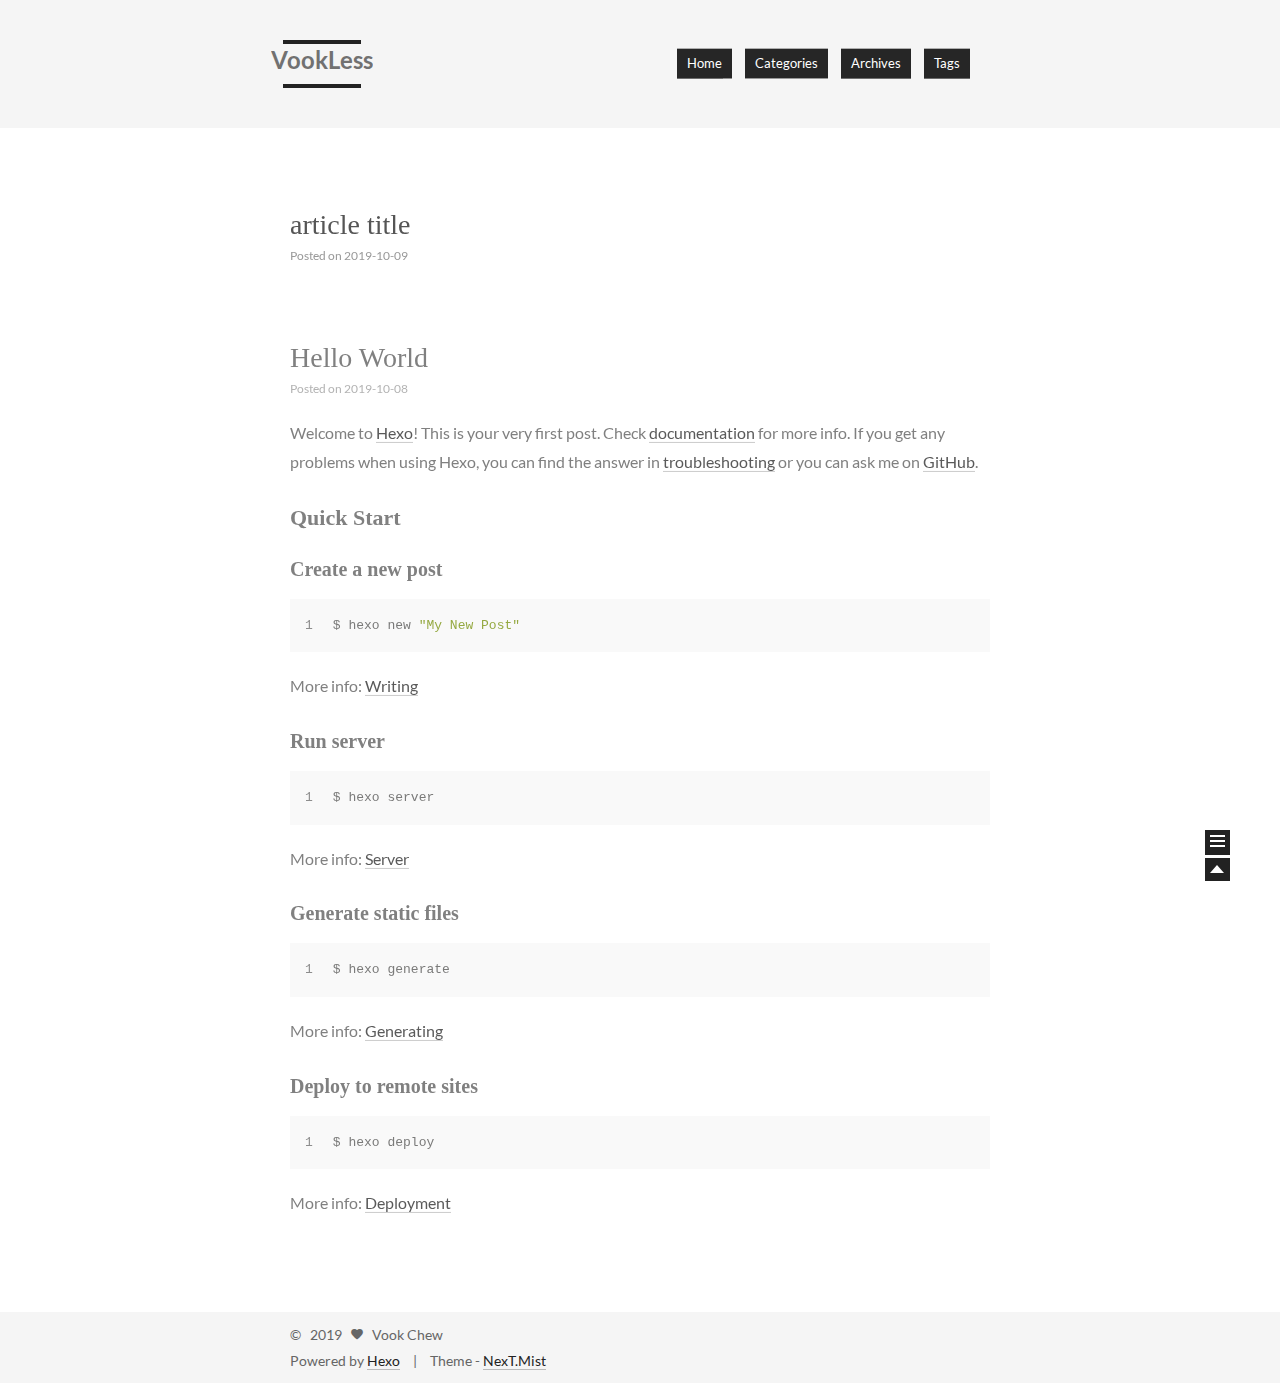
==== commit d4577d45: "Site updated: 2019-10-12 16:40:56" ====
--- a/index.html
+++ b/index.html
@@ -23,6 +23,8 @@
 
 
 
+    <link rel="alternate" href="/atom.xml" title="VookLess" type="application/atom+xml">
+
 
 
     <link rel="shorticon icon" type="image/x-icon" href="/favicon.ico?v=0.4.0">
@@ -30,7 +32,7 @@
 
 
 
-  <title> Hexo </title>
+  <title> VookLess </title>
 </head>
 
 <body>
@@ -47,7 +49,7 @@
       <span class="logo">
         <i class="icon-logo"></i>
       </span>
-      <span class="site-title">Hexo</span>
+      <span class="site-title">VookLess</span>
   </a>
   <span class="logo-line-after"><i></i></span>
 </h1>
@@ -57,15 +59,23 @@
     
       
       <li class="menu-item menu-item-home">
-        <a href="/">
+        <a href="/ || home">
           <i class="menu-item-icon icon-home"></i> <br>
           Home
         </a>
       </li>
     
       
+      <li class="menu-item menu-item-categories">
+        <a href="/categories/ || th">
+          <i class="menu-item-icon icon-categories"></i> <br>
+          Categories
+        </a>
+      </li>
+    
+      
       <li class="menu-item menu-item-archives">
-        <a href="/archives">
+        <a href="/archives/ || archive">
           <i class="menu-item-icon icon-archives"></i> <br>
           Archives
         </a>
@@ -73,7 +83,7 @@
     
       
       <li class="menu-item menu-item-tags">
-        <a href="/tags">
+        <a href="/tags? || tags">
           <i class="menu-item-icon icon-tags"></i> <br>
           Tags
         </a>
@@ -106,7 +116,7 @@
           
           
             
-              <a class="post-title-link" href="/2019/10/09/article-title/">
+              <a class="post-title-link" href="/uncategorized/index.html">
                 article title
               </a>
             
@@ -172,7 +182,7 @@
           
           
             
-              <a class="post-title-link" href="/2019/10/08/hello-world/">
+              <a class="post-title-link" href="/uncategorized/index.html">
                 Hello World
               </a>
             
@@ -262,8 +272,8 @@
 
     <div class="site-overview">
       <div class="site-author motion-element">
-        <img class="site-author-image" src="/images/default_avatar.jpg" alt="John Doe">
-        <p class="site-author-name">John Doe</p>
+        <img class="site-author-image" src="/images/default_avatar.jpg" alt="Vook Chew">
+        <p class="site-author-name">Vook Chew</p>
       </div>
       <p class="site-description motion-element"></p>
       <div class="site-state motion-element">
@@ -282,6 +292,13 @@
       </div>
 
       
+        <div class="feed-link motion-element">
+          <a href="/atom.xml">
+            <i class="menu-item-icon icon-feed"></i>
+            RSS
+          </a>
+        </div>
+      
 
       <div class="links-of-author motion-element">
         
@@ -310,7 +327,7 @@
   <span class="with-love">
     <i class="icon-heart"></i>
   </span>
-  <span class="author">John Doe</span>
+  <span class="author">Vook Chew</span>
 </div>
 
 <div class="powered-by">
@@ -320,7 +337,7 @@
 <div class="theme-info">
   Theme -
   <a class="theme-link" href="https://github.com/iissnan/hexo-theme-next">
-    NexT
+    NexT.Mist
   </a>
 </div>
 
@@ -423,6 +440,9 @@
       $.Velocity.RunSequence([
         { e: $('.brand'), p: { opacity: 1 }, o: { duration: 100 } },
         { e: $('.logo'), p: { opacity: 1, top: 0 }, o: { duration: 50} },
+        
+        { e: $('.logo-line-before i'), p: { translateX: "100%" }, o: { duration: 500, sequenceQueue: false } },
+        { e: $('.logo-line-after i'), p: { translateX: "-100%" }, o: { duration: 500, sequenceQueue: false } },
         
         { e: $('.site-title'), p: { opacity: 1, top: 0 }, o: { duration: 200 } }
       ]);
--- a/css/main.css
+++ b/css/main.css
@@ -214,51 +214,51 @@
   font-family: Cambria, Georgia, "Microsoft Jhenghei", "Hiragino Sans GB", "Microsoft YaHei", "Times New Roman", serif;
 }
 h1 {
-  font-size: 26px;
+  font-size: 24px;
 }
 @media (max-width: 767px) {
   h1 {
-    font-size: 22px;
+    font-size: 20px;
   }
 }
 h2 {
-  font-size: 24px;
+  font-size: 22px;
 }
 @media (max-width: 767px) {
   h2 {
-    font-size: 20px;
+    font-size: 18px;
   }
 }
 h3 {
-  font-size: 22px;
+  font-size: 20px;
 }
 @media (max-width: 767px) {
   h3 {
-    font-size: 18px;
+    font-size: 16px;
   }
 }
 h4 {
-  font-size: 20px;
+  font-size: 18px;
 }
 @media (max-width: 767px) {
   h4 {
-    font-size: 16px;
+    font-size: 14px;
   }
 }
 h5 {
-  font-size: 18px;
+  font-size: 16px;
 }
 @media (max-width: 767px) {
   h5 {
-    font-size: 14px;
+    font-size: 12px;
   }
 }
 h6 {
-  font-size: 16px;
+  font-size: 14px;
 }
 @media (max-width: 767px) {
   h6 {
-    font-size: 12px;
+    font-size: 10px;
   }
 }
 p {
@@ -918,7 +918,7 @@
   position: relative;
 }
 .site-meta {
-  text-align: center;
+  text-align: left;
 }
 @media (max-width: 767px) {
   .site-meta {
@@ -1137,7 +1137,7 @@
   width: 4px;
   height: 4px;
   border-radius: 50%;
-  background: #ffff45;
+  background: #945e54;
 }
 .sidebar-nav {
   margin: 0;
@@ -1466,7 +1466,7 @@
   }
 }
 .posts-collapse {
-  margin-left: 55px;
+  margin-left: 0;
 }
 @media (max-width: 767px) {
   .posts-collapse {
@@ -1893,3 +1893,248 @@
   display: inline;
   content: ") ";
 }
+.test {
+  border: 10px;
+}
+h2,
+h3,
+h4,
+h5,
+h6 {
+  margin: 20px 0 10px;
+}
+p {
+  margin: 10px 0;
+}
+a {
+  border-bottom-color: #bbb;
+}
+hr {
+  margin: 20px 0;
+  height: 2px;
+}
+.btn {
+  padding: 0 10px;
+  border-width: 2px;
+  border-radius: 0;
+}
+.headband {
+  display: none;
+}
+.header {
+  background: #f5f5f5;
+}
+.header-inner {
+  margin-bottom: 80px;
+  padding: 40px 0;
+}
+.header-inner:before,
+.header-inner:after {
+  content: " ";
+  display: table;
+}
+.header-inner:after {
+  clear: both;
+}
+@media (max-width: 767px) {
+  .header-inner {
+    padding-bottom: 30px;
+  }
+}
+.site-meta {
+  float: left;
+  margin-left: -20px;
+}
+@media (max-width: 767px) {
+  .site-meta {
+    float: none;
+    margin-left: 0;
+  }
+}
+.site-meta .brand {
+  padding: 2px 1px;
+  color: #222;
+  background: none;
+}
+@media (max-width: 767px) {
+  .site-meta .brand {
+    display: block;
+  }
+}
+.site-meta .logo {
+  display: none;
+}
+.site-meta .site-title {
+  font-size: 24px;
+  font-weight: bolder;
+}
+@media (max-width: 767px) {
+  .site-meta .site-title {
+    font-size: 22px;
+    line-height: 40px;
+  }
+}
+.logo-line-before,
+.logo-line-after {
+  display: block;
+  overflow: hidden;
+  margin: 0 auto;
+  width: 75%;
+}
+@media (max-width: 767px) {
+  .logo-line-before,
+  .logo-line-after {
+    width: 40%;
+  }
+}
+.logo-line-before i,
+.logo-line-after i {
+  position: relative;
+  display: block;
+  height: 4px;
+  background: #222;
+}
+@media (max-width: 767px) {
+  .logo-line-before i,
+  .logo-line-after i {
+    height: 3px;
+  }
+}
+.use-motion .logo-line-before i {
+  left: -100%;
+}
+.use-motion .logo-line-after i {
+  right: -100%;
+}
+.menu {
+  float: right;
+  margin: 8px 0 0 0;
+  padding: 0 20px;
+}
+@media (max-width: 767px) {
+  .menu {
+    margin-top: 20px;
+  }
+}
+.menu br {
+  display: none;
+}
+.menu .menu-item {
+  margin-left: 10px;
+}
+.menu .menu-item a {
+  padding: 5px 10px;
+  background: #222;
+  border: none;
+  color: #fff;
+  transition-property: background;
+}
+.menu .menu-item a:hover {
+  background: #bbb;
+}
+.menu a::before {
+  display: none;
+}
+@media (max-width: 767px) {
+  .menu a::before {
+    display: block;
+  }
+}
+@media (max-width: 767px) {
+  .menu {
+    float: none;
+  }
+}
+.menu-item-icon {
+  display: none;
+}
+.posts-expand {
+  padding-top: 0;
+}
+.posts-expand .post-title,
+.posts-expand .post-meta {
+  text-align: left;
+}
+@media (max-width: 767px) {
+  .posts-expand .post-title,
+  .posts-expand .post-meta {
+    text-align: center;
+  }
+}
+.posts-expand .post-eof {
+  display: none;
+}
+.posts-expand .post {
+  margin-top: 80px;
+}
+.posts-expand .post:first-child {
+  margin-top: 0;
+}
+.posts-expand .post-meta {
+  margin-bottom: 20px;
+}
+.posts-expand .post-title {
+  font-size: 28px;
+  font-weight: 300;
+}
+.posts-expand .post-body img {
+  margin: 0;
+}
+.posts-expand .post-tags {
+  text-align: left;
+}
+.posts-expand .post-tags a {
+  padding: 1px 5px;
+  background: #f5f5f5;
+  border-bottom: none;
+}
+.posts-expand .post-tags a:hover {
+  background: #ccc;
+}
+.posts-expand .post-nav {
+  margin-top: 40px;
+}
+.post-more-link {
+  margin-top: 20px;
+  text-align: left;
+}
+.post-more-link a {
+  font-size: 14px;
+}
+.page-post-detail .post-title,
+.page-post-detail .post-meta {
+  text-align: center;
+}
+.page-post-detail .post-meta {
+  margin-bottom: 60px;
+}
+.pagination {
+  margin: 80px 0 0;
+  text-align: left;
+}
+@media (max-width: 767px) {
+  .pagination {
+    margin: 80px 10px 0;
+    text-align: center;
+  }
+}
+.footer {
+  margin-top: 80px;
+  padding: 10px 0;
+  background: #f5f5f5;
+  color: #666;
+}
+.footer-inner {
+  margin: 0 auto;
+  text-align: left;
+}
+@media (max-width: 767px) {
+  .footer-inner {
+    text-align: center;
+  }
+}
+.full-image.full-image.full-image {
+  max-width: 100%;
+  width: auto;
+  margin: 0;
+}
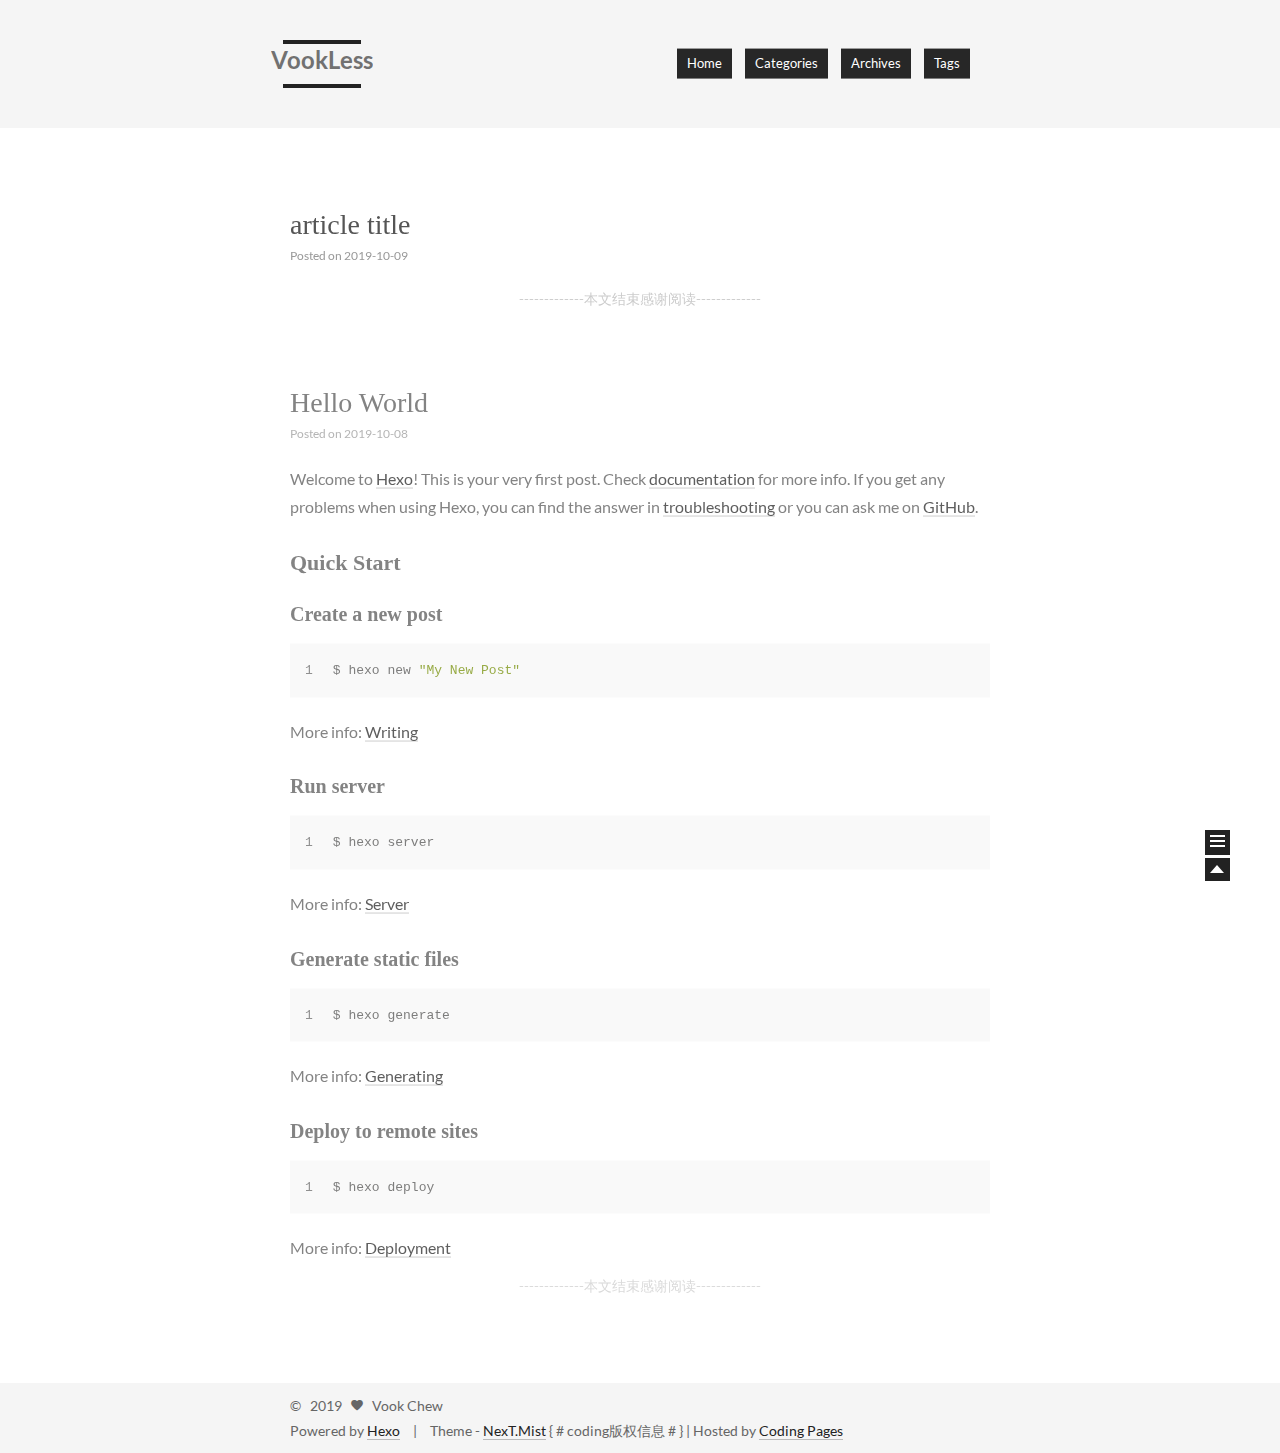
==== commit ecb47bda: "Site updated: 2019-10-12 17:14:26" ====
--- a/index.html
+++ b/index.html
@@ -155,6 +155,16 @@
       </div>
     
 
+	  <div>
+        
+        <div>
+    
+        <div style="text-align:center;color: #ccc;font-size:14px;">-------------本文结束<i class="fa fa-paw"></i>感谢阅读-------------</div>
+    
+</div>
+        
+     </div>
+
     
       <div class="post-footer">
         
@@ -233,6 +243,16 @@
         
       </div>
     
+
+	  <div>
+        
+        <div>
+    
+        <div style="text-align:center;color: #ccc;font-size:14px;">-------------本文结束<i class="fa fa-paw"></i>感谢阅读-------------</div>
+    
+</div>
+        
+     </div>
 
     
       <div class="post-footer">
@@ -272,7 +292,7 @@
 
     <div class="site-overview">
       <div class="site-author motion-element">
-        <img class="site-author-image" src="/images/default_avatar.jpg" alt="Vook Chew">
+        <img class="site-author-image" src="[object Object]" alt="Vook Chew">
         <p class="site-author-name">Vook Chew</p>
       </div>
       <p class="site-description motion-element"></p>
@@ -342,6 +362,11 @@
 </div>
 
 
+{ #
+coding版权信息
+# }
+| Hosted by <a href="https://pages.coding.me">Coding Pages</a>
+
 
       </div>
     </div>
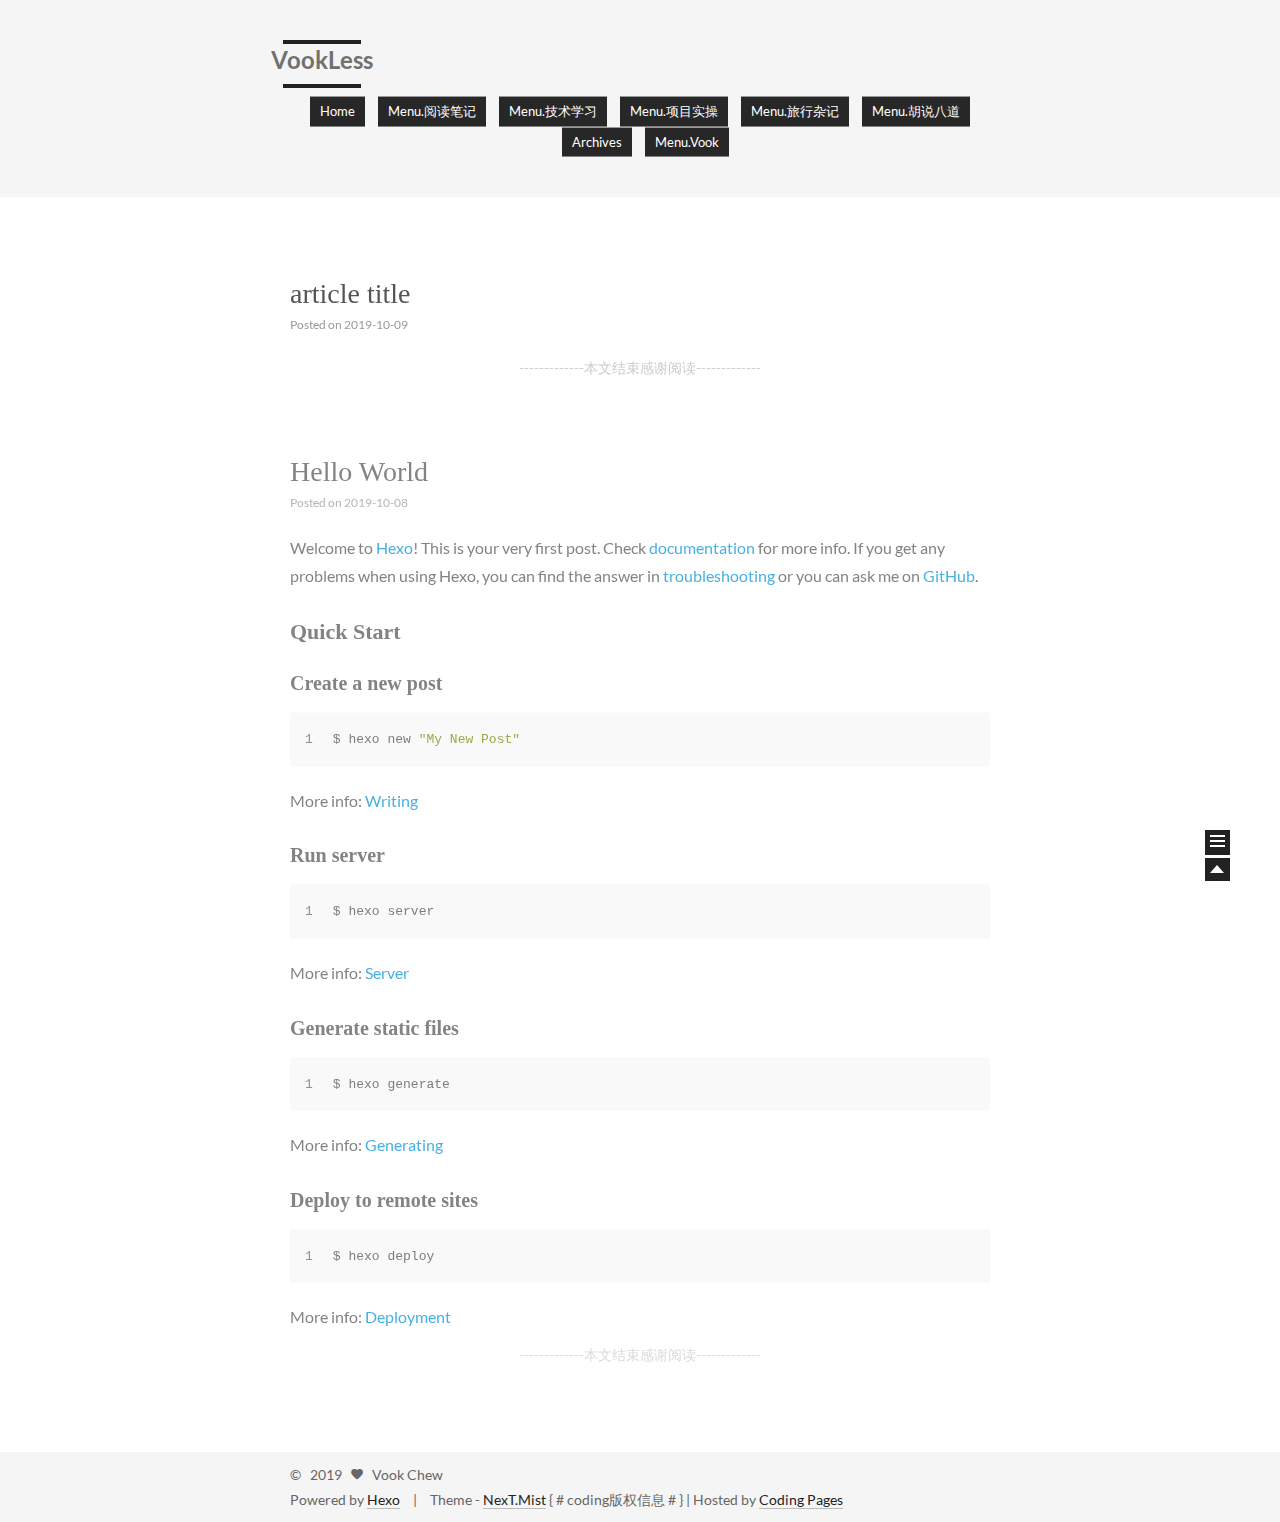
==== commit 12307c7f: "Site updated: 2019-10-16 17:00:08" ====
--- a/index.html
+++ b/index.html
@@ -19,7 +19,7 @@
 
 
 
-    <meta name="keywords" content="Hexo,next">
+    <meta name="keywords" content="Vook">
 
 
 
@@ -59,33 +59,65 @@
     
       
       <li class="menu-item menu-item-home">
-        <a href="/ || home">
+        <a href="/">
           <i class="menu-item-icon icon-home"></i> <br>
           Home
         </a>
       </li>
     
       
-      <li class="menu-item menu-item-categories">
-        <a href="/categories/ || th">
-          <i class="menu-item-icon icon-categories"></i> <br>
-          Categories
+      <li class="menu-item menu-item-阅读笔记">
+        <a href="/reading">
+          <i class="menu-item-icon icon-阅读笔记"></i> <br>
+          menu.阅读笔记
+        </a>
+      </li>
+    
+      
+      <li class="menu-item menu-item-技术学习">
+        <a href="/tech">
+          <i class="menu-item-icon icon-技术学习"></i> <br>
+          menu.技术学习
+        </a>
+      </li>
+    
+      
+      <li class="menu-item menu-item-项目实操">
+        <a href="/project">
+          <i class="menu-item-icon icon-项目实操"></i> <br>
+          menu.项目实操
+        </a>
+      </li>
+    
+      
+      <li class="menu-item menu-item-旅行杂记">
+        <a href="/travel">
+          <i class="menu-item-icon icon-旅行杂记"></i> <br>
+          menu.旅行杂记
+        </a>
+      </li>
+    
+      
+      <li class="menu-item menu-item-胡说八道">
+        <a href="/nosense">
+          <i class="menu-item-icon icon-胡说八道"></i> <br>
+          menu.胡说八道
         </a>
       </li>
     
       
       <li class="menu-item menu-item-archives">
-        <a href="/archives/ || archive">
+        <a href="/archives">
           <i class="menu-item-icon icon-archives"></i> <br>
           Archives
         </a>
       </li>
     
       
-      <li class="menu-item menu-item-tags">
-        <a href="/tags? || tags">
-          <i class="menu-item-icon icon-tags"></i> <br>
-          Tags
+      <li class="menu-item menu-item-vook">
+        <a href="/about">
+          <i class="menu-item-icon icon-vook"></i> <br>
+          menu.vook
         </a>
       </li>
     
--- a/css/main.css
+++ b/css/main.css
@@ -1137,7 +1137,7 @@
   width: 4px;
   height: 4px;
   border-radius: 50%;
-  background: #945e54;
+  background: #ff1dcc;
 }
 .sidebar-nav {
   margin: 0;
@@ -1550,6 +1550,14 @@
 .page-post-detail .post-type-quote .post-tags {
   display: none;
 }
+.post-body p a {
+  color: #0593d3;
+  border-bottom: none;
+}
+.post-body p a:hover {
+  color: #0477ab;
+  text-decoration: underline;
+}
 .pagination {
   margin: 120px 0 40px;
   text-align: center;
